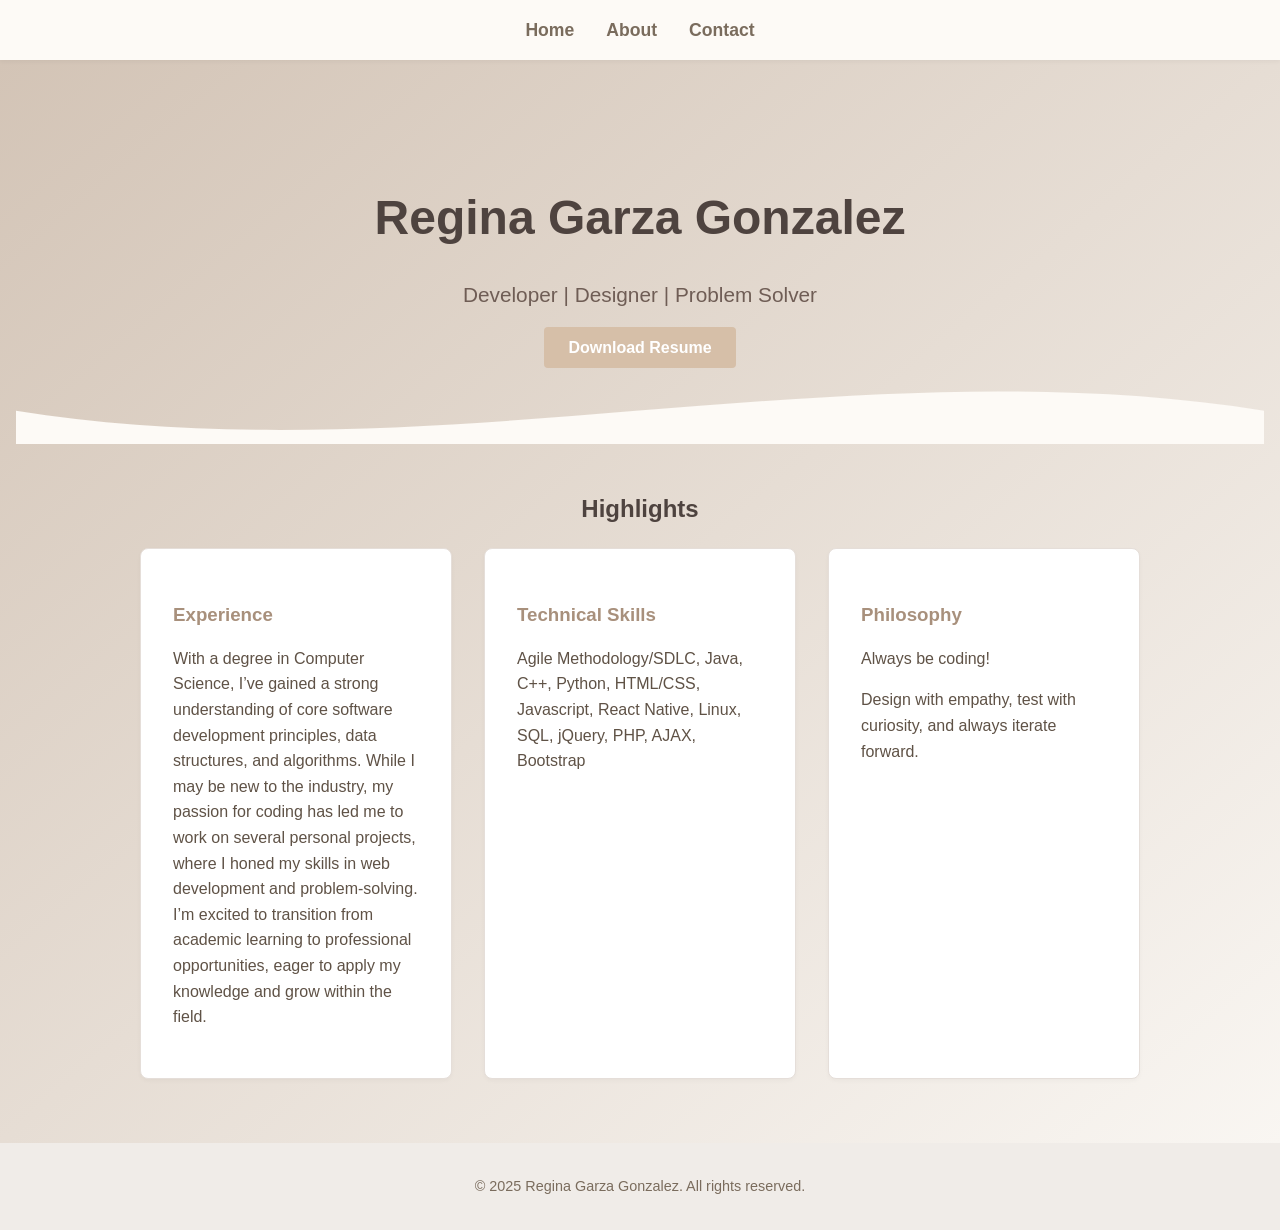
==== index.html @ 837e5bc1 "Initial commit" ====
<!DOCTYPE html>
<html lang="en">
<head>
  <meta charset="UTF-8" />
  <meta name="viewport" content="width=device-width, initial-scale=1.0" />
  <title>Regina | Resume</title>
  <link rel="stylesheet" href="styles.css" />
</head>
<body>

  <nav>
    <a href="index.html">Home</a>
    <a href="about.html">About</a>
    <a href="contact.html">Contact</a>
  </nav>

  <section class="hero">
    <div class="hero-content">
      <h1>Regina Garza Gonzalez</h1>
      <p>Developer | Designer | Problem Solver </p>
      <a href="regina_resume.pdf" class="btn">Download Resume</a>
    </div>

    <div class="wave-divider">
      <svg viewBox="0 0 1440 150" preserveAspectRatio="none">
        <path d="M0,100 C480,200 960,0 1440,100 L1440,150 L0,150 Z" fill="#fdfaf6"/>
      </svg>
    </div>
 <!--  </section> -->
 <!-- <section class="highlights"> -->
    <br>
    <h2>Highlights</h2>
    <div class="feature-grid">
      <div class="feature">
        <h3>Experience</h3>
	<p>With a degree in Computer Science, I’ve gained a strong understanding of core software development principles, data structures, and algorithms. While I may be new to the industry, my passion for coding has led me to work on several personal projects, where I honed my skills in web development and problem-solving. I’m excited to transition from academic learning to professional opportunities, eager to apply my knowledge and grow within the field.</p>
      </div>
      <div class="feature">
        <h3>Technical Skills</h3>
        <p>Agile Methodology/SDLC, Java, C++, Python, HTML/CSS, Javascript, React Native, Linux, SQL, jQuery, PHP, AJAX, Bootstrap</p>
      </div>
      <div class="feature">
        <h3>Philosophy</h3>
	<p> Always be coding! </p>
        <p>Design with empathy, test with curiosity, and always iterate forward.</p>
      </div>
    </div>
 </section> 
  <footer>
    &copy; 2025 Regina Garza Gonzalez. All rights reserved.
  </footer>
<script>
  window.addEventListener("DOMContentLoaded", () => {
    const body = document.body;
    body.classList.add("page-enter");
    requestAnimationFrame(() => {
      body.classList.add("page-enter-active");
    });
  });
</script>
</body>
</html>
---- styles.css ----
/* Base Reset and Theme */
body {
  margin: 0;
  font-family: 'Segoe UI', Tahoma, Geneva, Verdana, sans-serif;
  background-color: #faf8f5;
  color: #4e433f;
  line-height: 1.6;
}

/* Navigation */
nav {
  background-color: #fdfaf6;
  padding: 1rem 2rem;
  display: flex;
  justify-content: center;
  gap: 2rem;
  position: sticky;
  top: 0;
  z-index: 1000;
  box-shadow: 0 2px 4px rgba(0, 0, 0, 0.04);
}

nav a {
  color: #7a6c5d;
  text-decoration: none;
  font-weight: 600;
  font-size: 1.1rem;
  position: relative;
  transition: color 0.3s;
}

nav a:hover {
  color: #a8907c;
}

nav a::after {
  content: "";
  display: block;
  height: 2px;
  background: #d3c4b6;
  width: 0;
  transition: width 0.3s;
  position: absolute;
  bottom: -4px;
  left: 0;
}

nav a:hover::after {
  width: 100%;
}

/* Hero Section */
.hero {
  background: linear-gradient(to bottom right, #d3c4b6, #f9f6f2);
  color: #4e433f;
  text-align: center;
  padding: 5rem 1rem 4rem;
}

.hero-content h1 {
  font-size: 3rem;
  margin-bottom: 0.5rem;
}
.hero-content h2 {
  margin-bottom: 2.5rem;
  color: #7a6c5d;
  font-size: 2rem;
}

.hero-content p {
  font-size: 1.3rem;
  margin-bottom: 1.5rem;
  color: #6f5d55;
}

.btn {
  background-color: #d6bfa8;
  color: #fff;
  padding: 0.75rem 1.5rem;
  border-radius: 4px;
  text-decoration: none;
  font-weight: bold;
  transition: background-color 0.3s;
  border: none;
}

.btn:hover {
  background-color: #bda68e;
}

/* Highlights Section */
.highlights {
 /* background: linear-gradient(to bottom right, #d3c4b6, #f9f6f2);*/
  padding: 4rem 1rem;
  background-color: #fdfaf6;
  text-align: center;
}

.highlights h2 {
  margin-bottom: 2.5rem;
  color: #7a6c5d;
  font-size: 2rem;
}

.feature-grid {
  display: grid;
  grid-template-columns: repeat(auto-fit, minmax(260px, 1fr));
  gap: 2rem;
  max-width: 1000px;
  margin: 0 auto;
}

.feature {
  background-color: #ffffff;
  padding: 2rem;
  border-radius: 8px;
  border: 1px solid #e5ded9;
  box-shadow: 0 2px 4px rgba(0, 0, 0, 0.03);
  text-align: left;
}

.feature h3 {
  margin-bottom: 0.5rem;
  color: #a8907c;
}

.feature p {
  color: #5f5246;
}

/* Footer */
footer {
  background-color: #f0ece8;
  text-align: center;
  padding: 2rem 1rem;
  color: #7a6c5d;
  font-size: 0.9rem;
}

/* Form Styling */
form {
  max-width: 600px;
  margin: 2rem auto;
  padding: 2rem;
  background-color: #ffffff;
  border: 1px solid #e5ded9;
  border-radius: 8px;
  box-shadow: 0 2px 4px rgba(0, 0, 0, 0.04);
}

form label {
  display: block;
  margin-bottom: 0.5rem;
  font-weight: 600;
  color: #6f5d55;
}

form input,
form textarea {
  width: 100%;
  padding: 0.75rem;
  margin-bottom: 1.5rem;
  border: 1px solid #d6ccc2;
  border-radius: 4px;
  font-size: 1rem;
  background-color: #fdfbf8;
}

form button {
  background-color: #d6bfa8;
  color: #fff;
  border: none;
  padding: 0.75rem 1.5rem;
  font-weight: bold;
  border-radius: 4px;
  cursor: pointer;
}

form button:hover {
  background-color: #bda68e;
}

/* Wave Divider */
.wave-divider {
  position: relative;
  margin-top: -1rem;
  overflow: hidden;
  line-height: 0;
}

.wave-divider svg {
  display: block;
  width: 100%;
  height: 100px;
}
/* Page fade-in animation */
.page-enter {
  opacity: 0;
  transform: translateY(20px);
  transition: opacity 1s ease, transform 1s ease;
}
.page-enter-active {
  opacity: 1;
  transform: translateY(0);
}
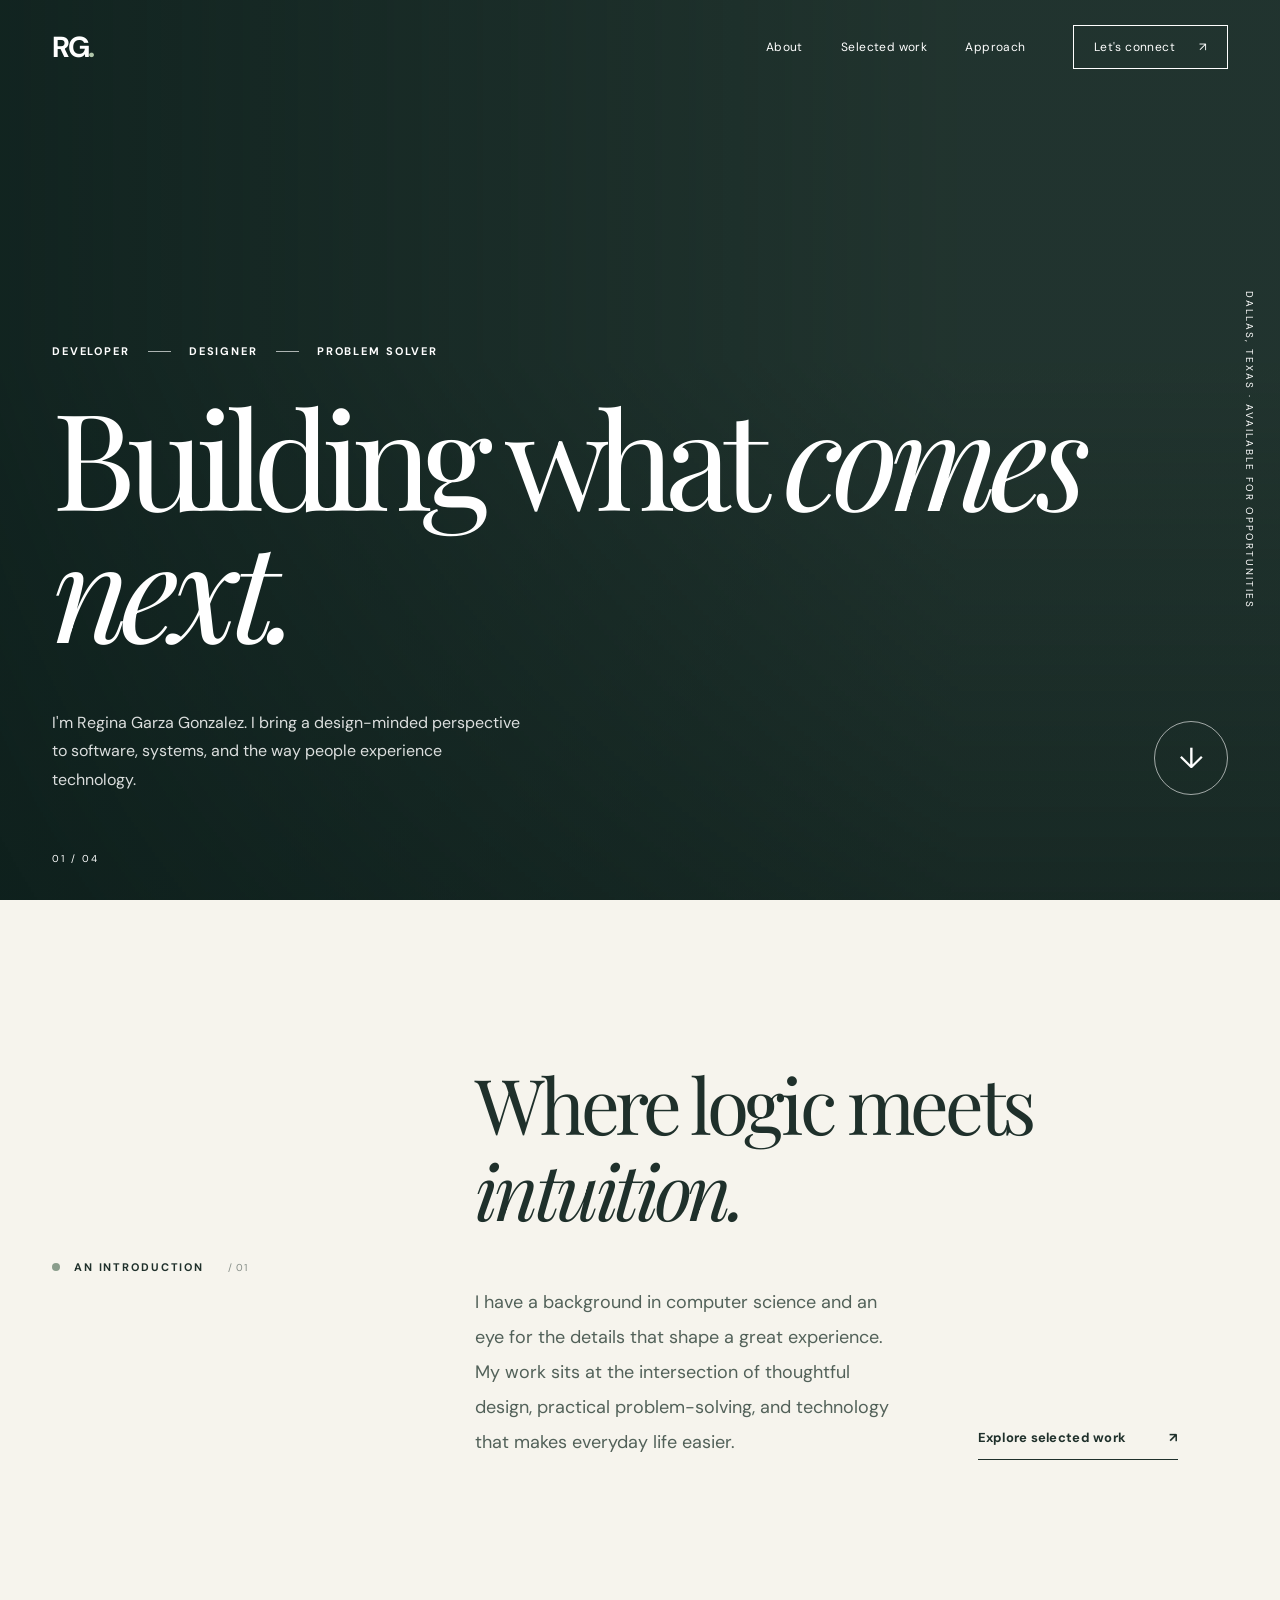
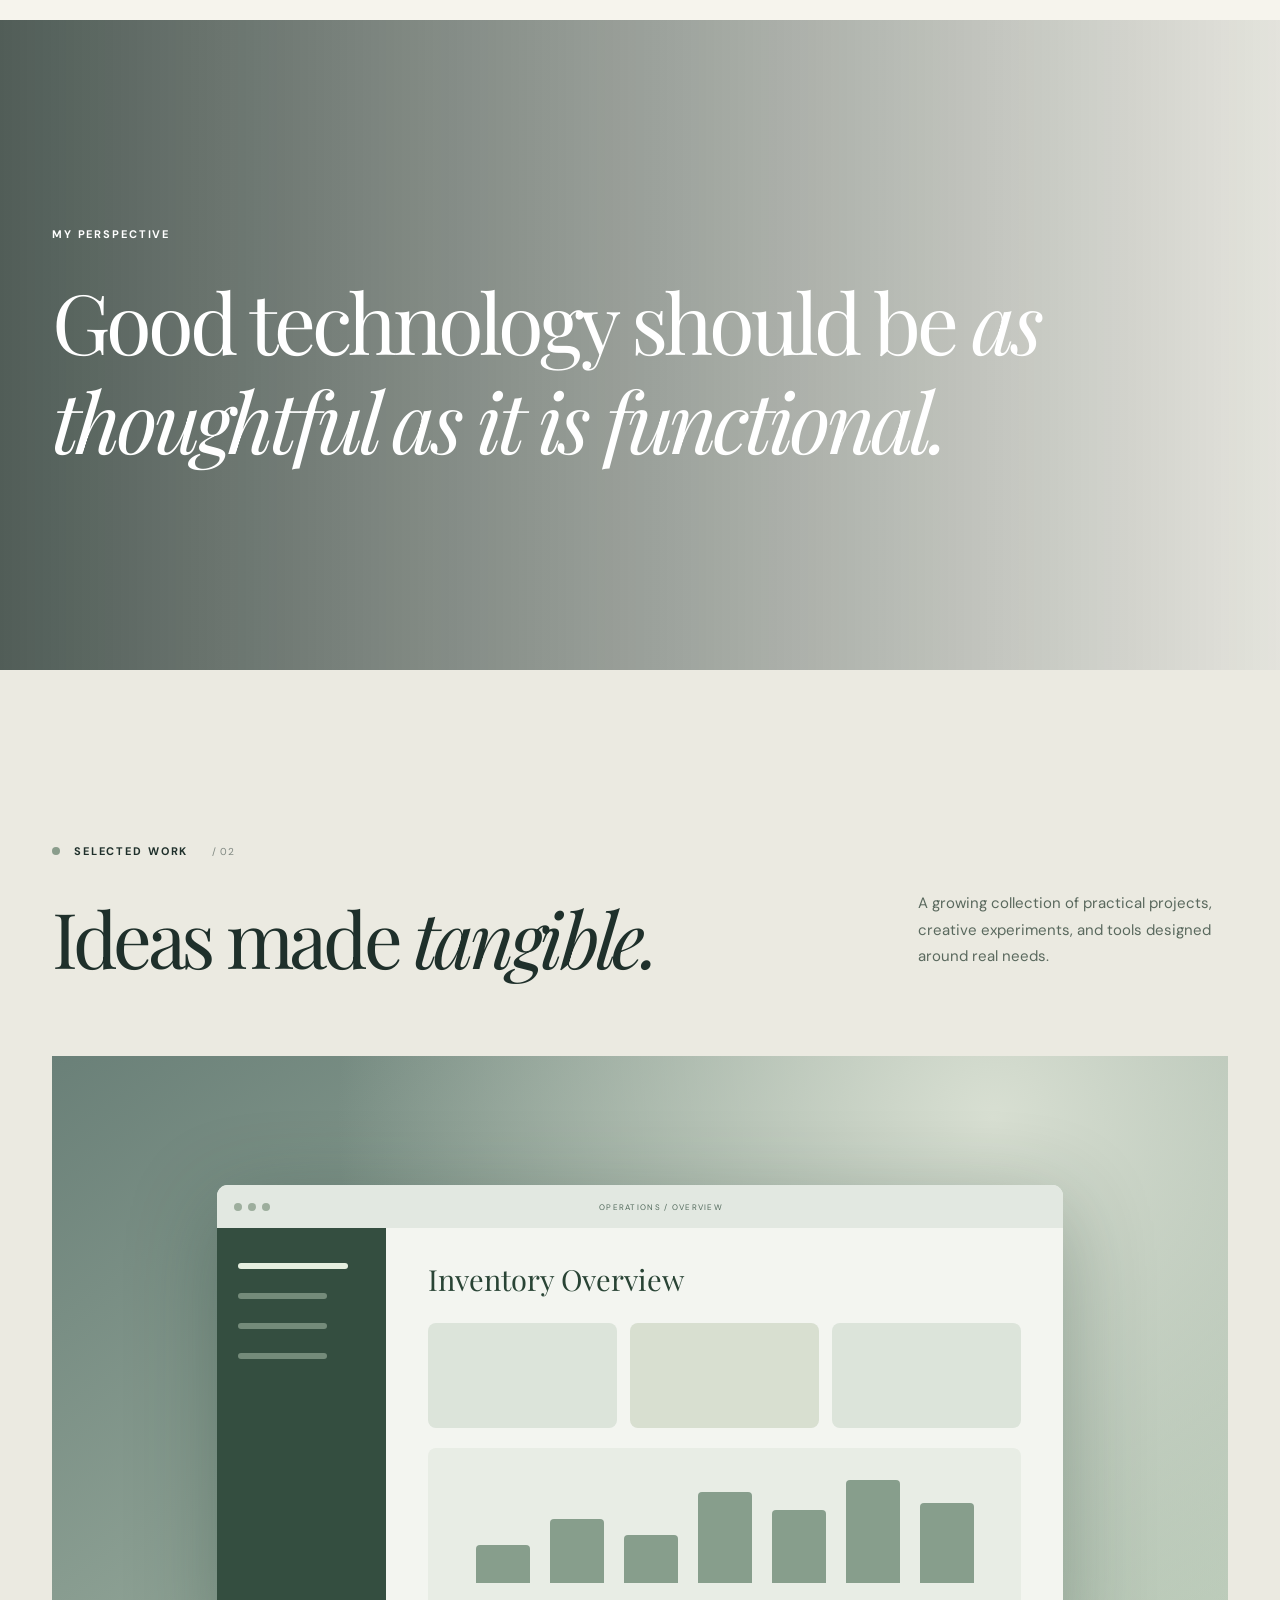
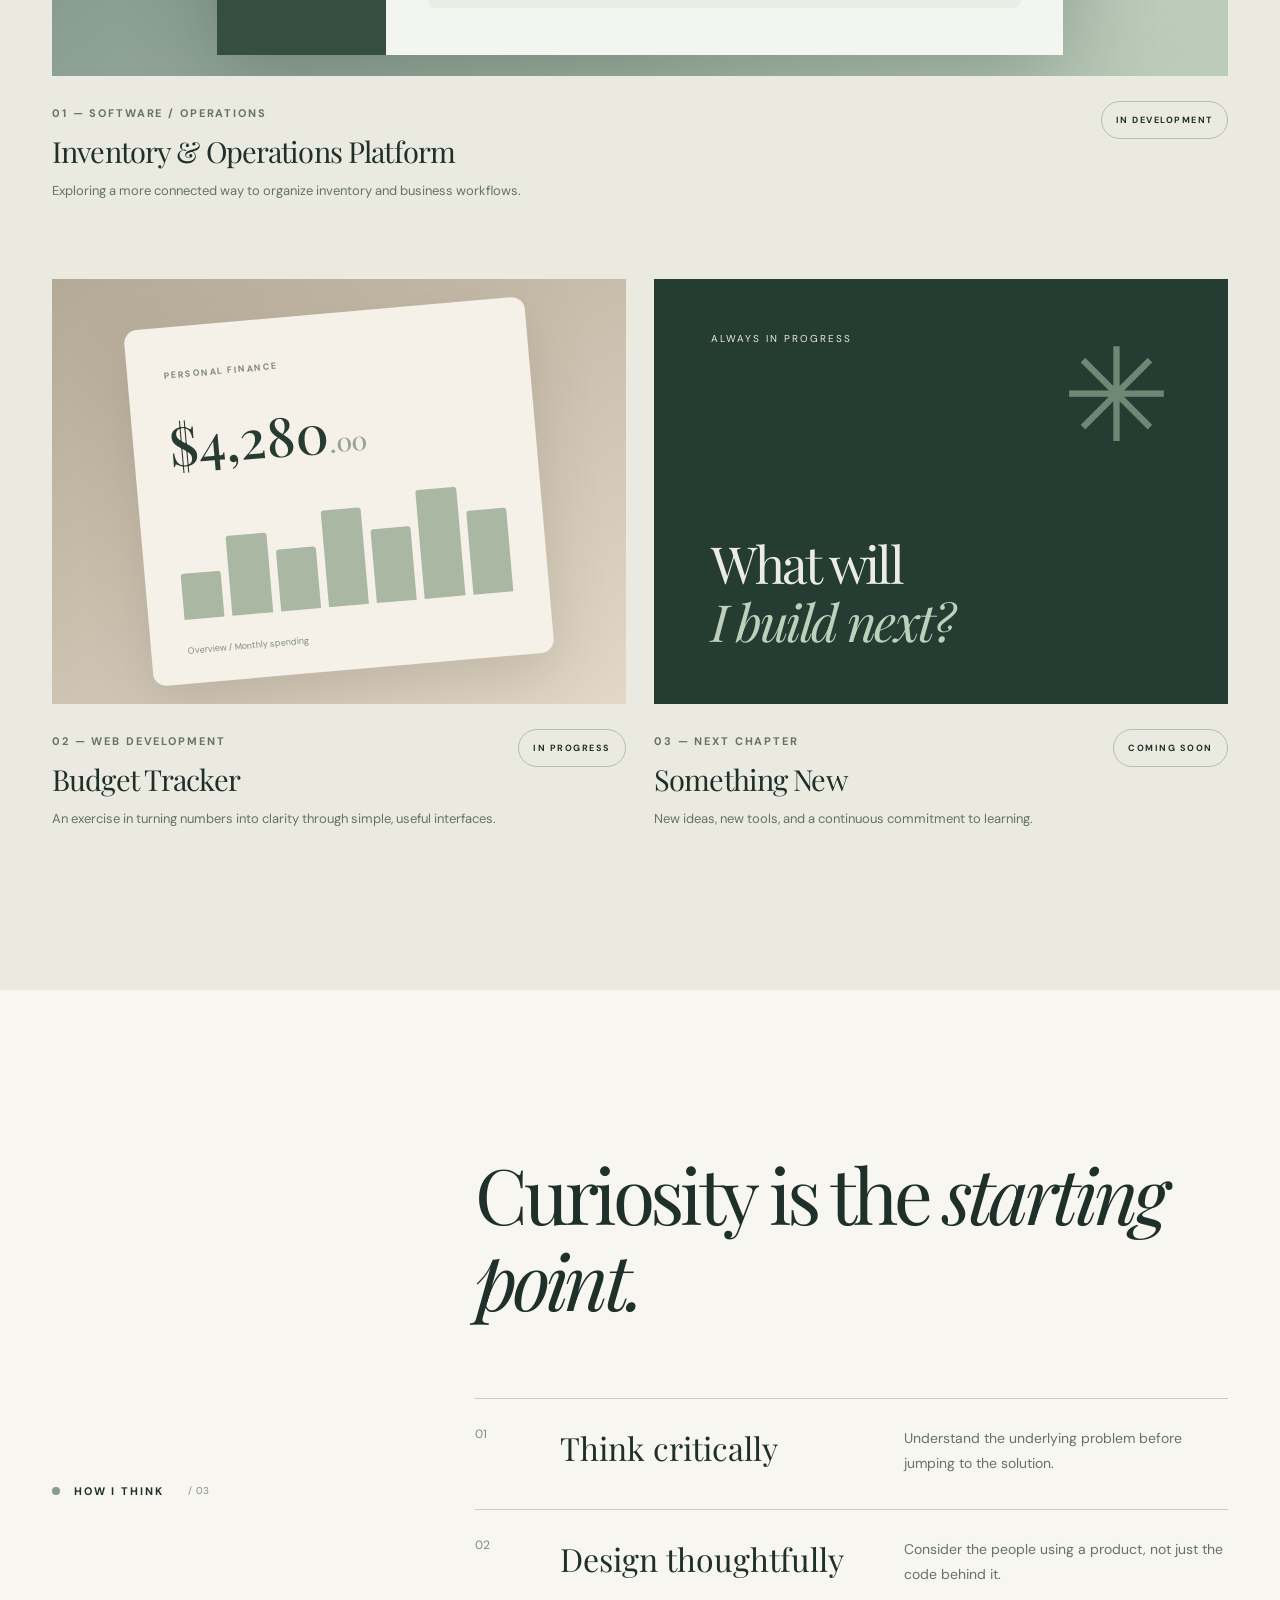
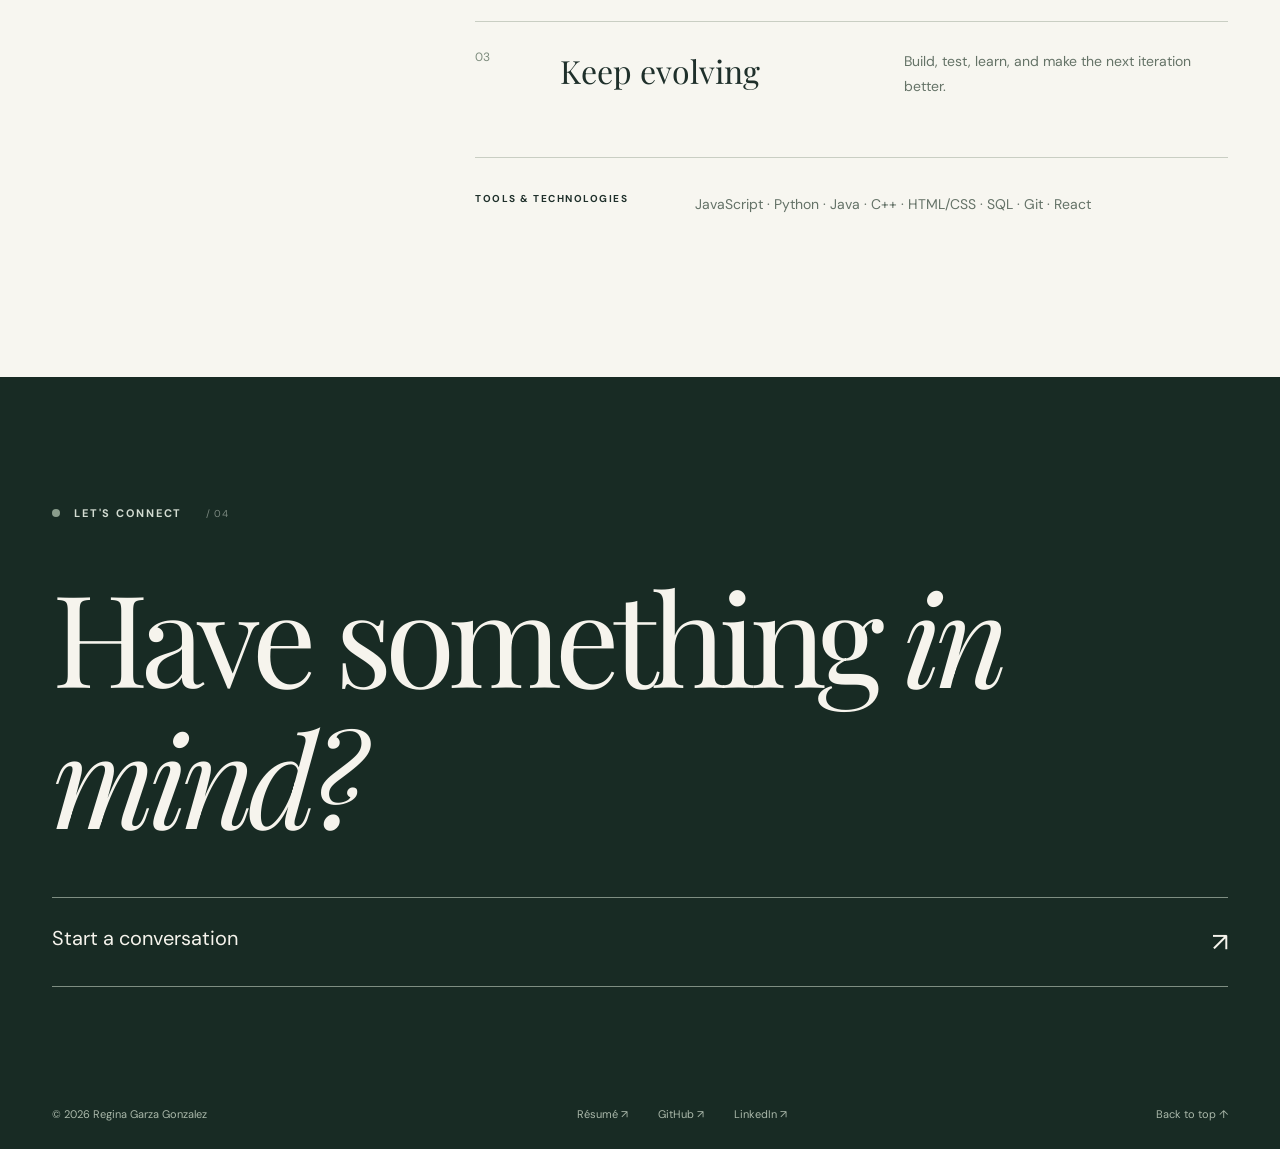
==== commit 16bd7cec: "Redesign portfolio with interactive scrolling" ====
--- a/index.html
+++ b/index.html
@@ -3,60 +3,122 @@
 <head>
   <meta charset="UTF-8" />
   <meta name="viewport" content="width=device-width, initial-scale=1.0" />
-  <title>Regina | Resume</title>
+  <meta name="description" content="Regina Garza Gonzalez — a developer blending thoughtful design, practical technology, and problem solving." />
+  <meta name="theme-color" content="#182521" />
+  <title>Regina Garza Gonzalez | Developer & Designer</title>
+  <link rel="preconnect" href="https://fonts.googleapis.com" />
+  <link rel="preconnect" href="https://fonts.gstatic.com" crossorigin />
+  <link href="https://fonts.googleapis.com/css2?family=DM+Sans:wght@400;500;600;700&family=Manrope:wght@400;500;600;700&family=Playfair+Display:wght@400;500;600&display=swap" rel="stylesheet" />
   <link rel="stylesheet" href="styles.css" />
+  <script src="script.js" defer></script>
 </head>
 <body>
+  <a class="skip-link" href="#main">Skip to content</a>
+  <header class="site-header" id="site-header">
+    <nav class="nav shell" aria-label="Primary navigation">
+      <a class="wordmark" href="#home" aria-label="Regina Garza Gonzalez home">RG<span class="wordmark-dot">.</span></a>
+      <button class="menu-toggle" type="button" aria-label="Open navigation" aria-expanded="false" aria-controls="nav-links">
+        <span></span><span></span>
+      </button>
+      <div class="nav-links" id="nav-links">
+        <a href="#about">About</a>
+        <a href="#work">Selected work</a>
+        <a href="#approach">Approach</a>
+        <a class="nav-contact" href="#contact">Let's connect <span aria-hidden="true">↗</span></a>
+      </div>
+    </nav>
+  </header>
 
-  <nav>
-    <a href="index.html">Home</a>
-    <a href="about.html">About</a>
-    <a href="contact.html">Contact</a>
-  </nav>
+  <main id="main">
+    <section class="hero" id="home" aria-labelledby="hero-heading">
+      <div class="hero-image parallax-layer" aria-hidden="true"></div>
+      <div class="hero-shade" aria-hidden="true"></div>
+      <div class="hero-content shell">
+        <div class="eyebrow hero-eyebrow reveal">DEVELOPER <span class="eyebrow-line"></span> DESIGNER <span class="eyebrow-line"></span> PROBLEM SOLVER</div>
+        <h1 id="hero-heading" class="reveal">Building what <em>comes next.</em></h1>
+        <div class="hero-footer reveal">
+          <p>I'm Regina Garza Gonzalez. I bring a design-minded perspective to software, systems, and the way people experience technology.</p>
+          <a class="round-link" href="#about" aria-label="Explore my portfolio"><span aria-hidden="true">↓</span></a>
+        </div>
+      </div>
+      <div class="hero-index" aria-hidden="true">01 / 04</div>
+      <div class="hero-side-label" aria-hidden="true">DALLAS, TEXAS · AVAILABLE FOR OPPORTUNITIES</div>
+    </section>
 
-  <section class="hero">
-    <div class="hero-content">
-      <h1>Regina Garza Gonzalez</h1>
-      <p>Developer | Designer | Problem Solver </p>
-      <a href="regina_resume.pdf" class="btn">Download Resume</a>
-    </div>
+    <section class="intro section-pad" id="about" aria-labelledby="about-heading">
+      <div class="shell intro-grid">
+        <div class="section-kicker reveal"><span class="kicker-dot"></span> AN INTRODUCTION <span class="section-number">/ 01</span></div>
+        <div>
+          <h2 class="display-heading reveal" id="about-heading">Where logic meets <em>intuition.</em></h2>
+          <div class="intro-bottom reveal">
+            <p>I have a background in computer science and an eye for the details that shape a great experience. My work sits at the intersection of thoughtful design, practical problem-solving, and technology that makes everyday life easier.</p>
+            <a class="text-link" href="#work">Explore selected work <span aria-hidden="true">↗</span></a>
+          </div>
+        </div>
+      </div>
+    </section>
 
-    <div class="wave-divider">
-      <svg viewBox="0 0 1440 150" preserveAspectRatio="none">
-        <path d="M0,100 C480,200 960,0 1440,100 L1440,150 L0,150 Z" fill="#fdfaf6"/>
-      </svg>
-    </div>
- <!--  </section> -->
- <!-- <section class="highlights"> -->
-    <br>
-    <h2>Highlights</h2>
-    <div class="feature-grid">
-      <div class="feature">
-        <h3>Experience</h3>
-	<p>With a degree in Computer Science, I’ve gained a strong understanding of core software development principles, data structures, and algorithms. While I may be new to the industry, my passion for coding has led me to work on several personal projects, where I honed my skills in web development and problem-solving. I’m excited to transition from academic learning to professional opportunities, eager to apply my knowledge and grow within the field.</p>
+    <section class="image-break" aria-label="Interlude">
+      <div class="image-break-bg parallax-layer" aria-hidden="true"></div>
+      <div class="image-break-overlay" aria-hidden="true"></div>
+      <div class="shell image-break-content reveal">
+        <span class="eyebrow">MY PERSPECTIVE</span>
+        <p>Good technology should be <em>as thoughtful as it is functional.</em></p>
       </div>
-      <div class="feature">
-        <h3>Technical Skills</h3>
-        <p>Agile Methodology/SDLC, Java, C++, Python, HTML/CSS, Javascript, React Native, Linux, SQL, jQuery, PHP, AJAX, Bootstrap</p>
+    </section>
+
+    <section class="work section-pad" id="work" aria-labelledby="work-heading">
+      <div class="shell">
+        <div class="section-kicker reveal"><span class="kicker-dot"></span> SELECTED WORK <span class="section-number">/ 02</span></div>
+        <div class="section-heading-row reveal">
+          <h2 class="display-heading" id="work-heading">Ideas made <em>tangible.</em></h2>
+          <p>A growing collection of practical projects, creative experiments, and tools designed around real needs.</p>
+        </div>
+        <div class="projects">
+          <article class="project project-large reveal">
+            <div class="project-visual project-visual-one">
+              <div class="mock-window" aria-hidden="true">
+                <div class="mock-top"><span></span><span></span><span></span><div>OPERATIONS / OVERVIEW</div></div>
+                <div class="mock-body"><div class="mock-sidebar"><span></span><span></span><span></span><span></span></div><div class="mock-main"><div class="mock-label">Inventory Overview</div><div class="mock-cards"><i></i><i></i><i></i></div><div class="mock-chart"><b></b><b></b><b></b><b></b><b></b><b></b><b></b></div></div></div>
+              </div>
+            </div>
+            <div class="project-meta"><div><span class="project-number">01 — SOFTWARE / OPERATIONS</span><h3>Inventory & Operations Platform</h3><p>Exploring a more connected way to organize inventory and business workflows.</p></div><span class="status">IN DEVELOPMENT</span></div>
+          </article>
+          <article class="project project-half reveal">
+            <div class="project-visual project-visual-two">
+              <div class="budget-art" aria-hidden="true"><span class="budget-label">PERSONAL FINANCE</span><strong>$4,280<span>.00</span></strong><div class="budget-bars"><i></i><i></i><i></i><i></i><i></i><i></i><i></i></div><small>Overview / Monthly spending</small></div>
+            </div>
+            <div class="project-meta"><div><span class="project-number">02 — WEB DEVELOPMENT</span><h3>Budget Tracker</h3><p>An exercise in turning numbers into clarity through simple, useful interfaces.</p></div><span class="status">IN PROGRESS</span></div>
+          </article>
+          <article class="project project-half reveal">
+            <div class="project-visual project-visual-three"><div class="project-three-inner"><span>ALWAYS IN PROGRESS</span><div>What will<br /><em>I build next?</em></div><span class="three-asterisk" aria-hidden="true">✳</span></div></div>
+            <div class="project-meta"><div><span class="project-number">03 — NEXT CHAPTER</span><h3>Something New</h3><p>New ideas, new tools, and a continuous commitment to learning.</p></div><span class="status">COMING SOON</span></div>
+          </article>
+        </div>
       </div>
-      <div class="feature">
-        <h3>Philosophy</h3>
-	<p> Always be coding! </p>
-        <p>Design with empathy, test with curiosity, and always iterate forward.</p>
+    </section>
+
+    <section class="approach section-pad" id="approach" aria-labelledby="approach-heading">
+      <div class="shell approach-grid">
+        <div class="section-kicker reveal"><span class="kicker-dot"></span> HOW I THINK <span class="section-number">/ 03</span></div>
+        <div>
+          <h2 class="display-heading reveal" id="approach-heading">Curiosity is the <em>starting point.</em></h2>
+          <div class="approach-row reveal"><span>01</span><h3>Think critically</h3><p>Understand the underlying problem before jumping to the solution.</p></div>
+          <div class="approach-row reveal"><span>02</span><h3>Design thoughtfully</h3><p>Consider the people using a product, not just the code behind it.</p></div>
+          <div class="approach-row reveal"><span>03</span><h3>Keep evolving</h3><p>Build, test, learn, and make the next iteration better.</p></div>
+          <div class="tech-line reveal"><span>TOOLS & TECHNOLOGIES</span><p>JavaScript · Python · Java · C++ · HTML/CSS · SQL · Git · React</p></div>
+        </div>
       </div>
-    </div>
- </section> 
-  <footer>
-    &copy; 2025 Regina Garza Gonzalez. All rights reserved.
-  </footer>
-<script>
-  window.addEventListener("DOMContentLoaded", () => {
-    const body = document.body;
-    body.classList.add("page-enter");
-    requestAnimationFrame(() => {
-      body.classList.add("page-enter-active");
-    });
-  });
-</script>
+    </section>
+
+    <footer class="footer" id="contact">
+      <div class="shell footer-inner">
+        <div class="section-kicker reveal"><span class="kicker-dot"></span> LET'S CONNECT <span class="section-number">/ 04</span></div>
+        <p class="footer-lead reveal">Have something <em>in mind?</em></p>
+        <div class="footer-actions reveal"><a href="mailto:YOUR_EMAIL@example.com">Start a conversation <span aria-hidden="true">↗</span></a></div>
+        <div class="footer-bottom"><span>© <span id="year">2026</span> Regina Garza Gonzalez</span><div><a href="regina_resume.pdf" download>Résumé ↗</a><a href="https://github.com/" target="_blank" rel="noopener noreferrer">GitHub ↗</a><a href="https://www.linkedin.com/" target="_blank" rel="noopener noreferrer">LinkedIn ↗</a></div><a href="#home">Back to top ↑</a></div>
+      </div>
+    </footer>
+  </main>
 </body>
 </html>
--- a/styles.css
+++ b/styles.css
@@ -1,205 +1 @@
-/* Base Reset and Theme */
-body {
-  margin: 0;
-  font-family: 'Segoe UI', Tahoma, Geneva, Verdana, sans-serif;
-  background-color: #faf8f5;
-  color: #4e433f;
-  line-height: 1.6;
-}
-
-/* Navigation */
-nav {
-  background-color: #fdfaf6;
-  padding: 1rem 2rem;
-  display: flex;
-  justify-content: center;
-  gap: 2rem;
-  position: sticky;
-  top: 0;
-  z-index: 1000;
-  box-shadow: 0 2px 4px rgba(0, 0, 0, 0.04);
-}
-
-nav a {
-  color: #7a6c5d;
-  text-decoration: none;
-  font-weight: 600;
-  font-size: 1.1rem;
-  position: relative;
-  transition: color 0.3s;
-}
-
-nav a:hover {
-  color: #a8907c;
-}
-
-nav a::after {
-  content: "";
-  display: block;
-  height: 2px;
-  background: #d3c4b6;
-  width: 0;
-  transition: width 0.3s;
-  position: absolute;
-  bottom: -4px;
-  left: 0;
-}
-
-nav a:hover::after {
-  width: 100%;
-}
-
-/* Hero Section */
-.hero {
-  background: linear-gradient(to bottom right, #d3c4b6, #f9f6f2);
-  color: #4e433f;
-  text-align: center;
-  padding: 5rem 1rem 4rem;
-}
-
-.hero-content h1 {
-  font-size: 3rem;
-  margin-bottom: 0.5rem;
-}
-.hero-content h2 {
-  margin-bottom: 2.5rem;
-  color: #7a6c5d;
-  font-size: 2rem;
-}
-
-.hero-content p {
-  font-size: 1.3rem;
-  margin-bottom: 1.5rem;
-  color: #6f5d55;
-}
-
-.btn {
-  background-color: #d6bfa8;
-  color: #fff;
-  padding: 0.75rem 1.5rem;
-  border-radius: 4px;
-  text-decoration: none;
-  font-weight: bold;
-  transition: background-color 0.3s;
-  border: none;
-}
-
-.btn:hover {
-  background-color: #bda68e;
-}
-
-/* Highlights Section */
-.highlights {
- /* background: linear-gradient(to bottom right, #d3c4b6, #f9f6f2);*/
-  padding: 4rem 1rem;
-  background-color: #fdfaf6;
-  text-align: center;
-}
-
-.highlights h2 {
-  margin-bottom: 2.5rem;
-  color: #7a6c5d;
-  font-size: 2rem;
-}
-
-.feature-grid {
-  display: grid;
-  grid-template-columns: repeat(auto-fit, minmax(260px, 1fr));
-  gap: 2rem;
-  max-width: 1000px;
-  margin: 0 auto;
-}
-
-.feature {
-  background-color: #ffffff;
-  padding: 2rem;
-  border-radius: 8px;
-  border: 1px solid #e5ded9;
-  box-shadow: 0 2px 4px rgba(0, 0, 0, 0.03);
-  text-align: left;
-}
-
-.feature h3 {
-  margin-bottom: 0.5rem;
-  color: #a8907c;
-}
-
-.feature p {
-  color: #5f5246;
-}
-
-/* Footer */
-footer {
-  background-color: #f0ece8;
-  text-align: center;
-  padding: 2rem 1rem;
-  color: #7a6c5d;
-  font-size: 0.9rem;
-}
-
-/* Form Styling */
-form {
-  max-width: 600px;
-  margin: 2rem auto;
-  padding: 2rem;
-  background-color: #ffffff;
-  border: 1px solid #e5ded9;
-  border-radius: 8px;
-  box-shadow: 0 2px 4px rgba(0, 0, 0, 0.04);
-}
-
-form label {
-  display: block;
-  margin-bottom: 0.5rem;
-  font-weight: 600;
-  color: #6f5d55;
-}
-
-form input,
-form textarea {
-  width: 100%;
-  padding: 0.75rem;
-  margin-bottom: 1.5rem;
-  border: 1px solid #d6ccc2;
-  border-radius: 4px;
-  font-size: 1rem;
-  background-color: #fdfbf8;
-}
-
-form button {
-  background-color: #d6bfa8;
-  color: #fff;
-  border: none;
-  padding: 0.75rem 1.5rem;
-  font-weight: bold;
-  border-radius: 4px;
-  cursor: pointer;
-}
-
-form button:hover {
-  background-color: #bda68e;
-}
-
-/* Wave Divider */
-.wave-divider {
-  position: relative;
-  margin-top: -1rem;
-  overflow: hidden;
-  line-height: 0;
-}
-
-.wave-divider svg {
-  display: block;
-  width: 100%;
-  height: 100px;
-}
-/* Page fade-in animation */
-.page-enter {
-  opacity: 0;
-  transform: translateY(20px);
-  transition: opacity 1s ease, transform 1s ease;
-}
-.page-enter-active {
-  opacity: 1;
-  transform: translateY(0);
-}
+:root{--ink:#1f302b;--cream:#f6f4ed;--paper:#ebeae1;--olive:#a5b5a1;--line:#c9cec3;--serif:'Playfair Display',Georgia,serif;--sans:'DM Sans',Arial,sans-serif}*{box-sizing:border-box}html{scroll-behavior:smooth}body{margin:0;background:var(--cream);color:var(--ink);font-family:var(--sans);-webkit-font-smoothing:antialiased}a{color:inherit;text-decoration:none}button{font:inherit}img{display:block;max-width:100%}::selection{background:#a5b5a1;color:#13241f}.shell{width:min(100% - 104px,1440px);margin-inline:auto}.skip-link{position:absolute;left:12px;top:-70px;background:white;color:#111;padding:12px;z-index:100}.skip-link:focus{top:12px}.site-header{position:fixed;inset:0 0 auto;z-index:50;color:#fff;transition:background .45s,color .45s,box-shadow .45s;}.site-header.scrolled{background:rgba(246,244,237,.93);color:var(--ink);backdrop-filter:blur(18px);-webkit-backdrop-filter:blur(18px);box-shadow:0 1px 0 rgba(31,48,43,.12)}.nav{height:94px;display:flex;justify-content:space-between;align-items:center}.wordmark{font-size:29px;font-weight:700;letter-spacing:-2px}.wordmark-dot{color:#b0c5a9}.nav-links{display:flex;gap:38px;align-items:center;font-size:12px;letter-spacing:.035em}.nav-links>a{transition:opacity .2s}.nav-links>a:hover{opacity:.6}.nav-links .nav-contact{border:1px solid currentColor;padding:13px 20px;margin-left:9px}.nav-contact span{margin-left:20px}.menu-toggle{display:none}.hero{position:relative;min-height:790px;height:100svh;background:#273a34;color:#fff;overflow:hidden;display:flex;align-items:flex-end}.hero-image,.hero-shade,.image-break-bg,.image-break-overlay{position:absolute;inset:0}.hero-image{inset:-7% 0;background-image:url('https://images.unsplash.com/photo-1486406146926-c627a92ad1ab?auto=format&fit=crop&w=2200&q=85');background-position:center;background-size:cover;filter:saturate(.63);will-change:transform}.hero-shade{background:linear-gradient(90deg,rgba(11,29,26,.76),rgba(13,30,27,.21) 75%),linear-gradient(0deg,rgba(10,25,22,.42),transparent 60%)}.hero-content{position:relative;z-index:2;padding-bottom:105px}.eyebrow,.section-kicker,.project-number,.status,.budget-label{font-size:11px;font-weight:700;letter-spacing:.17em}.hero-eyebrow{display:flex;align-items:center;gap:18px;margin-bottom:32px}.eyebrow-line{width:23px;height:1px;background:rgba(255,255,255,.65)}.hero h1{font:400 clamp(70px,10.5vw,162px)/.98 var(--serif);letter-spacing:-.068em;max-width:1170px;margin:0}.hero h1 em,.display-heading em,.image-break-content em,.footer-lead em{font-weight:400}.hero-footer{display:flex;justify-content:space-between;align-items:end;margin-top:55px}.hero-footer p{font-size:16px;line-height:1.8;width:min(100%,470px);margin:0;color:rgba(255,255,255,.85)}.round-link{height:74px;width:74px;border:1px solid rgba(255,255,255,.6);border-radius:50%;display:grid;place-items:center;font-size:29px;transition:background .25s,color .25s}.round-link:hover{background:white;color:var(--ink)}.hero-index,.hero-side-label{position:absolute;z-index:2;font-size:10px;letter-spacing:.2em}.hero-index{bottom:35px;left:max(52px,calc((100vw - 1440px)/2))}.hero-side-label{right:24px;top:50%;writing-mode:vertical-rl;transform:translateY(-50%)}.section-pad{padding:160px 0}.intro-grid,.approach-grid{display:grid;grid-template-columns:31% 1fr;gap:5%}.section-kicker{display:flex;align-items:center;gap:14px;white-space:nowrap;padding-top:14px}.kicker-dot{width:8px;height:8px;border-radius:50%;background:#8a9d8c}.section-number{font-size:10px;font-weight:400;letter-spacing:.05em;opacity:.52;margin-left:10px}.display-heading{font:400 clamp(50px,6vw,91px)/1.12 var(--serif);letter-spacing:-.057em;margin:0;max-width:930px}.intro-bottom{display:grid;grid-template-columns:1.25fr .75fr;gap:85px;align-items:end;margin-top:53px}.intro-bottom p{font-size:18px;line-height:1.95;color:#526159;margin:0}.text-link{font-size:13px;font-weight:700;letter-spacing:.02em;border-bottom:1px solid var(--ink);padding-bottom:13px;width:max-content;max-width:100%}.text-link span{margin-left:40px}.image-break{height:650px;position:relative;overflow:hidden;color:white;display:flex;align-items:center}.image-break-bg{inset:-9% 0;background:url('https://images.unsplash.com/photo-1497366811353-6870744d04b2?auto=format&fit=crop&w=2000&q=85') center/cover;will-change:transform}.image-break-overlay{background:linear-gradient(90deg,rgba(17,35,30,.72),rgba(17,35,30,.08))}.image-break-content{position:relative;z-index:2}.image-break-content p{font:400 clamp(49px,6.5vw,98px)/1.19 var(--serif);letter-spacing:-.05em;width:min(100%,1050px);margin:28px 0 0}.work{background:var(--paper)}.section-heading-row{display:flex;justify-content:space-between;align-items:end;gap:30px;margin:32px 0 76px}.section-heading-row p{max-width:310px;line-height:1.75;font-size:15px;color:#5a695e;margin:0 0 11px}.projects{display:grid;grid-template-columns:1fr 1fr;column-gap:28px;row-gap:76px}.project-large{grid-column:1/-1}.project-visual{overflow:hidden;position:relative;display:flex;align-items:center;justify-content:center}.project-visual-one{height:620px;background:#a9b8ab;background-image:radial-gradient(circle at 80% 10%,#d8dfd2,transparent 60%),linear-gradient(145deg,#6a8078,#bacbb8)}.project-visual-two{height:425px;background:#d5c9b9;background-image:linear-gradient(150deg,#b4a996,#e2d8c8)}.project-visual-three{height:425px;background:#253c33;color:#eaece5}.mock-window{background:#f3f5f0;border-radius:11px 11px 0 0;box-shadow:0 20px 90px #1a372b50;width:72%;height:470px;transform:translateY(54px);overflow:hidden}.mock-top{height:43px;background:#e2e8e1;display:flex;align-items:center;gap:6px;padding:0 17px}.mock-top span{width:8px;height:8px;border-radius:50%;background:#9dae9d}.mock-top div{font-size:8px;letter-spacing:.16em;margin:auto;color:#526a5c}.mock-body{display:flex;height:100%}.mock-sidebar{width:20%;background:#344e40;padding:35px 21px;display:flex;flex-direction:column;gap:24px}.mock-sidebar span{height:6px;width:70%;background:#748b7a;border-radius:7px}.mock-sidebar span:first-child{width:87%;background:#e6efe0}.mock-main{padding:32px 5%;width:80%}.mock-label{font:29px var(--serif);color:#294435;margin-bottom:25px}.mock-cards{display:flex;gap:13px}.mock-cards i{height:105px;flex:1;background:#dce4da;border-radius:8px}.mock-cards i:nth-child(2){background:#d8dfd0}.mock-chart{height:160px;border-radius:8px;margin-top:20px;background:#e8ede5;display:flex;align-items:end;gap:4%;padding:25px 8%}.mock-chart b{background:#879e8c;flex:1;border-radius:4px 4px 0 0;height:35%}.mock-chart b:nth-child(2){height:58%}.mock-chart b:nth-child(3){height:44%}.mock-chart b:nth-child(4){height:83%}.mock-chart b:nth-child(5){height:67%}.mock-chart b:nth-child(6){height:94%}.mock-chart b:nth-child(7){height:73%}.project-meta{display:flex;justify-content:space-between;gap:20px;padding-top:25px}.project-number{color:#647267}.project-meta h3{font:400 29px/1.25 var(--serif);letter-spacing:-.03em;margin:11px 0}.project-meta p{font-size:13px;line-height:1.7;color:#647267;margin:0}.status{white-space:nowrap;border:1px solid #b4bdb1;border-radius:100px;padding:12px 14px;height:fit-content;font-size:9px}.budget-art{width:70%;background:#f5f1e9;box-shadow:0 20px 55px #665b4d34;border-radius:13px;padding:35px 36px 25px;transform:rotate(-5deg)}.budget-label{color:#7f897a;font-size:9px}.budget-art strong{display:block;font:500 54px var(--serif);margin-top:25px;color:#283b32}.budget-art strong span{font-size:26px;color:#98a296}.budget-bars{display:flex;gap:8px;height:115px;align-items:end;margin:25px 0 18px}.budget-bars i{height:40%;flex:1;background:#aab8a3;border-radius:3px 3px 0 0}.budget-bars i:nth-child(2){height:70%}.budget-bars i:nth-child(3){height:54%}.budget-bars i:nth-child(4){height:84%}.budget-bars i:nth-child(5){height:64%}.budget-bars i:nth-child(6){height:95%}.budget-bars i:nth-child(7){height:73%}.budget-art small{color:#818d82;font-size:9px}.project-three-inner{position:relative;width:80%;height:75%;display:flex;flex-direction:column;justify-content:space-between}.project-three-inner>span:first-child{font-size:10px;letter-spacing:.2em}.project-three-inner>div{font:400 clamp(37px,4vw,64px)/1.14 var(--serif);letter-spacing:-.05em}.project-three-inner em{color:#bdd0bb}.three-asterisk{position:absolute;font-size:130px;line-height:1;right:0;top:0;color:#6d8975}.approach{background:#f7f6f0}.approach .display-heading{margin-bottom:76px}.approach-row{border-top:1px solid var(--line);padding:27px 0 33px;display:grid;grid-template-columns:65px 1fr 1fr;gap:20px;align-items:start}.approach-row>span{font-size:12px;color:#7d8c7d}.approach-row h3{font:400 32px var(--serif);margin:0}.approach-row p{font-size:14px;line-height:1.8;color:#657367;margin:0}.tech-line{border-top:1px solid var(--line);margin-top:25px;padding-top:34px;display:grid;grid-template-columns:200px 1fr;gap:20px}.tech-line span{font-size:10px;letter-spacing:.15em;font-weight:700}.tech-line p{font-size:14px;color:#647267;margin:0;line-height:1.8}.footer{background:#182b24;color:#f6f4ed;padding:115px 0 28px}.footer .section-kicker{color:#d3dcd2}.footer-lead{font:400 clamp(70px,10vw,155px)/1.1 var(--serif);letter-spacing:-.055em;margin:45px 0 50px}.footer-actions>a{display:flex;justify-content:space-between;border-top:1px solid #7e8e82;border-bottom:1px solid #7e8e82;padding:27px 0;font-size:20px}.footer-actions span{font-size:26px}.footer-bottom{margin-top:120px;display:flex;justify-content:space-between;gap:20px;font-size:11px;color:#aab8aa}.footer-bottom>div{display:flex;gap:30px}.reveal{opacity:0;transform:translateY(25px);transition:opacity .85s ease,transform .85s cubic-bezier(.2,.7,.2,1)}.reveal.visible{opacity:1;transform:translateY(0)}@media(max-width:1050px){.shell{width:min(100% - 64px,1440px)}.intro-grid,.approach-grid{grid-template-columns:1fr;gap:40px}.intro-bottom{gap:35px}.hero h1{font-size:clamp(64px,11vw,120px)}.hero-side-label{display:none}.hero-index{left:32px}.section-pad{padding:115px 0}}@media(max-width:700px){.shell{width:calc(100% - 40px)}.nav{height:75px}.menu-toggle{display:flex;flex-direction:column;gap:6px;background:none;border:0;padding:12px;cursor:pointer;z-index:4}.menu-toggle span{display:block;width:25px;height:2px;background:currentColor}.nav-links{display:none;position:absolute;top:75px;left:0;right:0;background:var(--cream);color:var(--ink);padding:28px 20px 35px;flex-direction:column;align-items:stretch;gap:25px;box-shadow:0 15px 25px #0002}.nav-links.open{display:flex}.nav-links .nav-contact{margin:0;text-align:center}.hero{min-height:650px;height:100svh}.hero-content{padding-bottom:85px}.hero h1{font-size:clamp(60px,14vw,97px)}.hero-eyebrow{font-size:9px;gap:10px;line-height:1.6}.eyebrow-line{width:12px}.hero-footer{margin-top:34px;gap:20px}.hero-footer p{font-size:13px}.round-link{flex-shrink:0;width:55px;height:55px}.hero-index{left:20px;bottom:22px}.section-pad{padding:85px 0}.display-heading{font-size:clamp(43px,10vw,67px)}.intro-bottom{grid-template-columns:1fr;gap:36px}.intro-bottom p{font-size:16px}.image-break{height:510px}.image-break-content p{font-size:clamp(42px,10vw,70px)}.section-heading-row{display:block;margin:27px 0 40px}.section-heading-row p{margin-top:24px}.projects{display:block}.project{margin-bottom:55px}.project-visual-one{height:350px}.project-visual-two,.project-visual-three{height:330px}.mock-window{width:85%;height:290px;transform:translateY(35px)}.mock-sidebar{padding:20px 9px}.mock-main{padding:20px 4%}.mock-label{font-size:19px}.mock-cards i{height:60px}.mock-chart{height:90px;margin-top:10px;padding:15px}.project-meta h3{font-size:23px}.status{font-size:8px;padding:9px}.budget-art{width:75%;padding:24px}.budget-art strong{font-size:38px}.budget-bars{height:80px}.approach .display-heading{margin-bottom:55px}.approach-row{grid-template-columns:35px 1fr;gap:10px}.approach-row p{grid-column:2}.approach-row h3{font-size:28px}.tech-line{grid-template-columns:1fr}.footer{padding-top:75px}.footer-lead{font-size:clamp(62px,13vw,95px)}.footer-bottom{margin-top:80px;flex-direction:column;line-height:1.8}.footer-bottom>div{flex-wrap:wrap}}@media(prefers-reduced-motion:reduce){html{scroll-behavior:auto}.reveal{opacity:1;transform:none;transition:none}.parallax-layer{transform:none!important}*{animation-duration:.01ms!important;transition-duration:.01ms!important}}
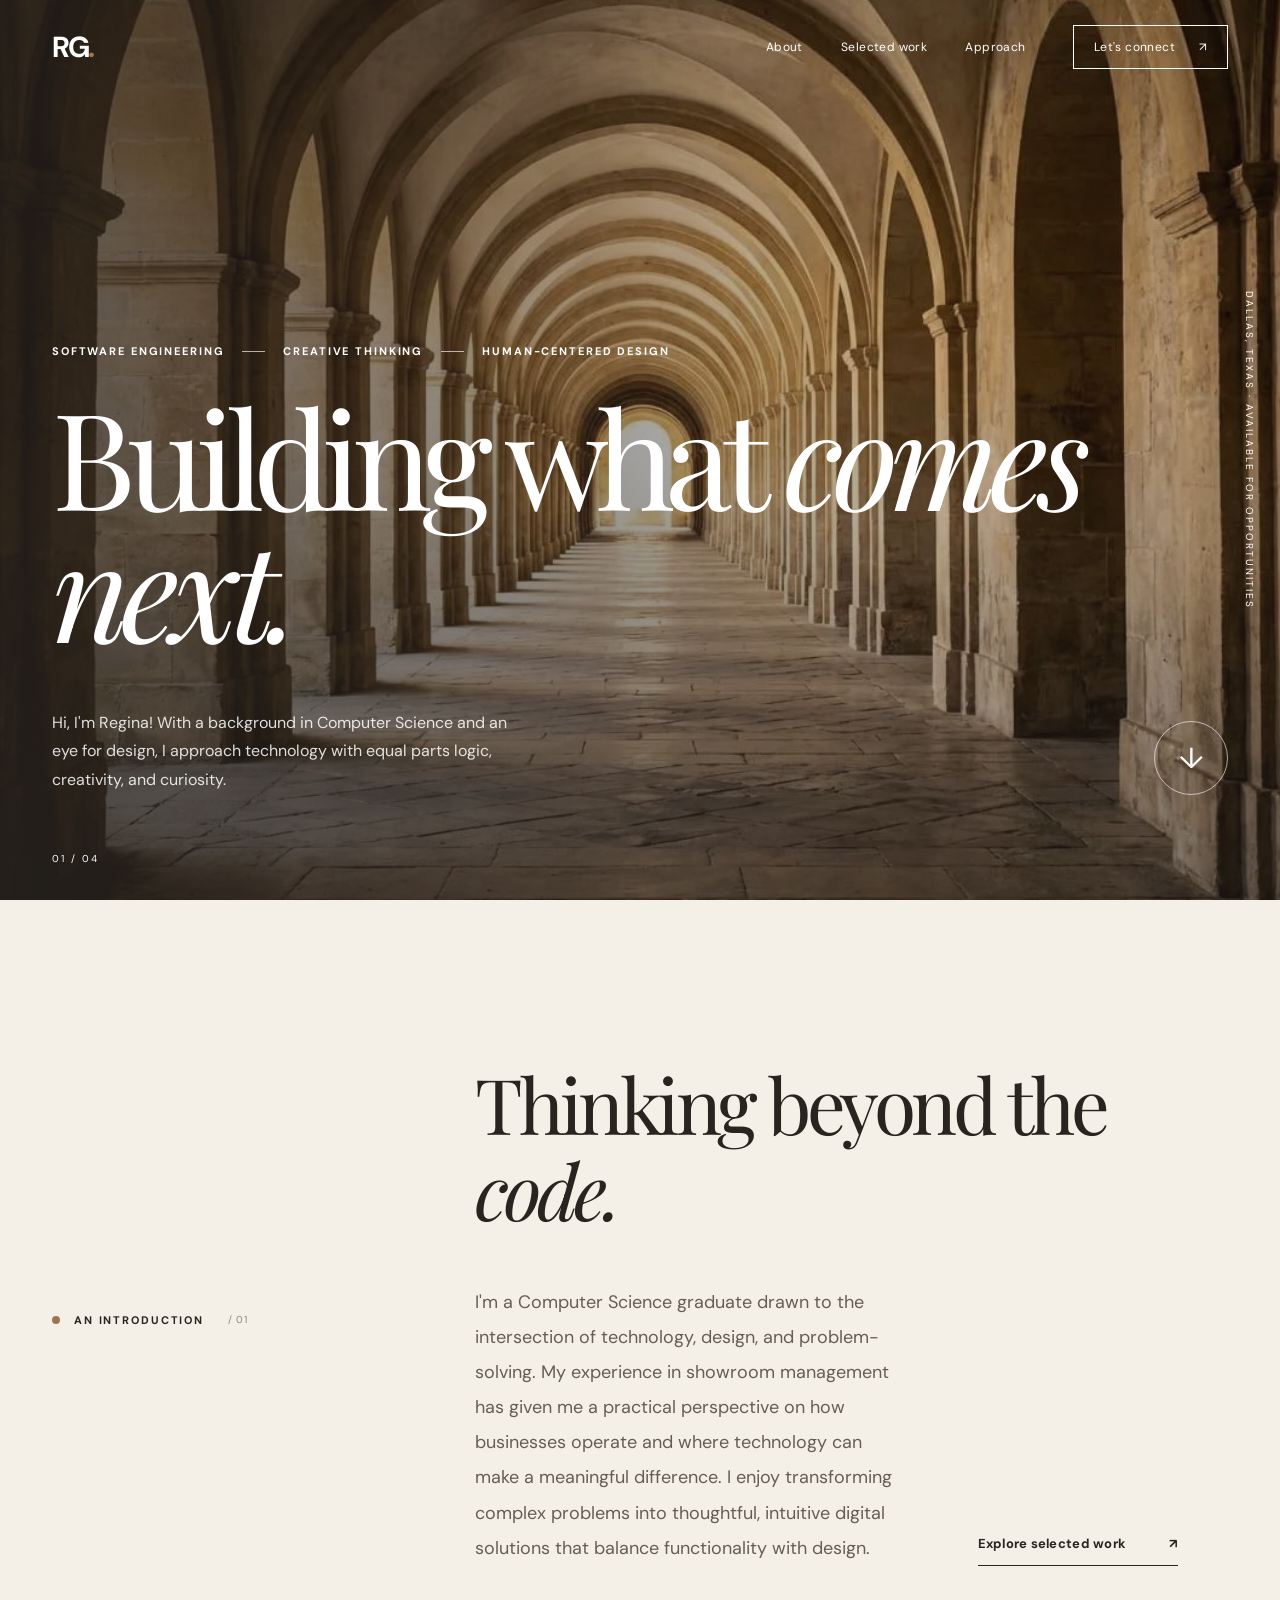
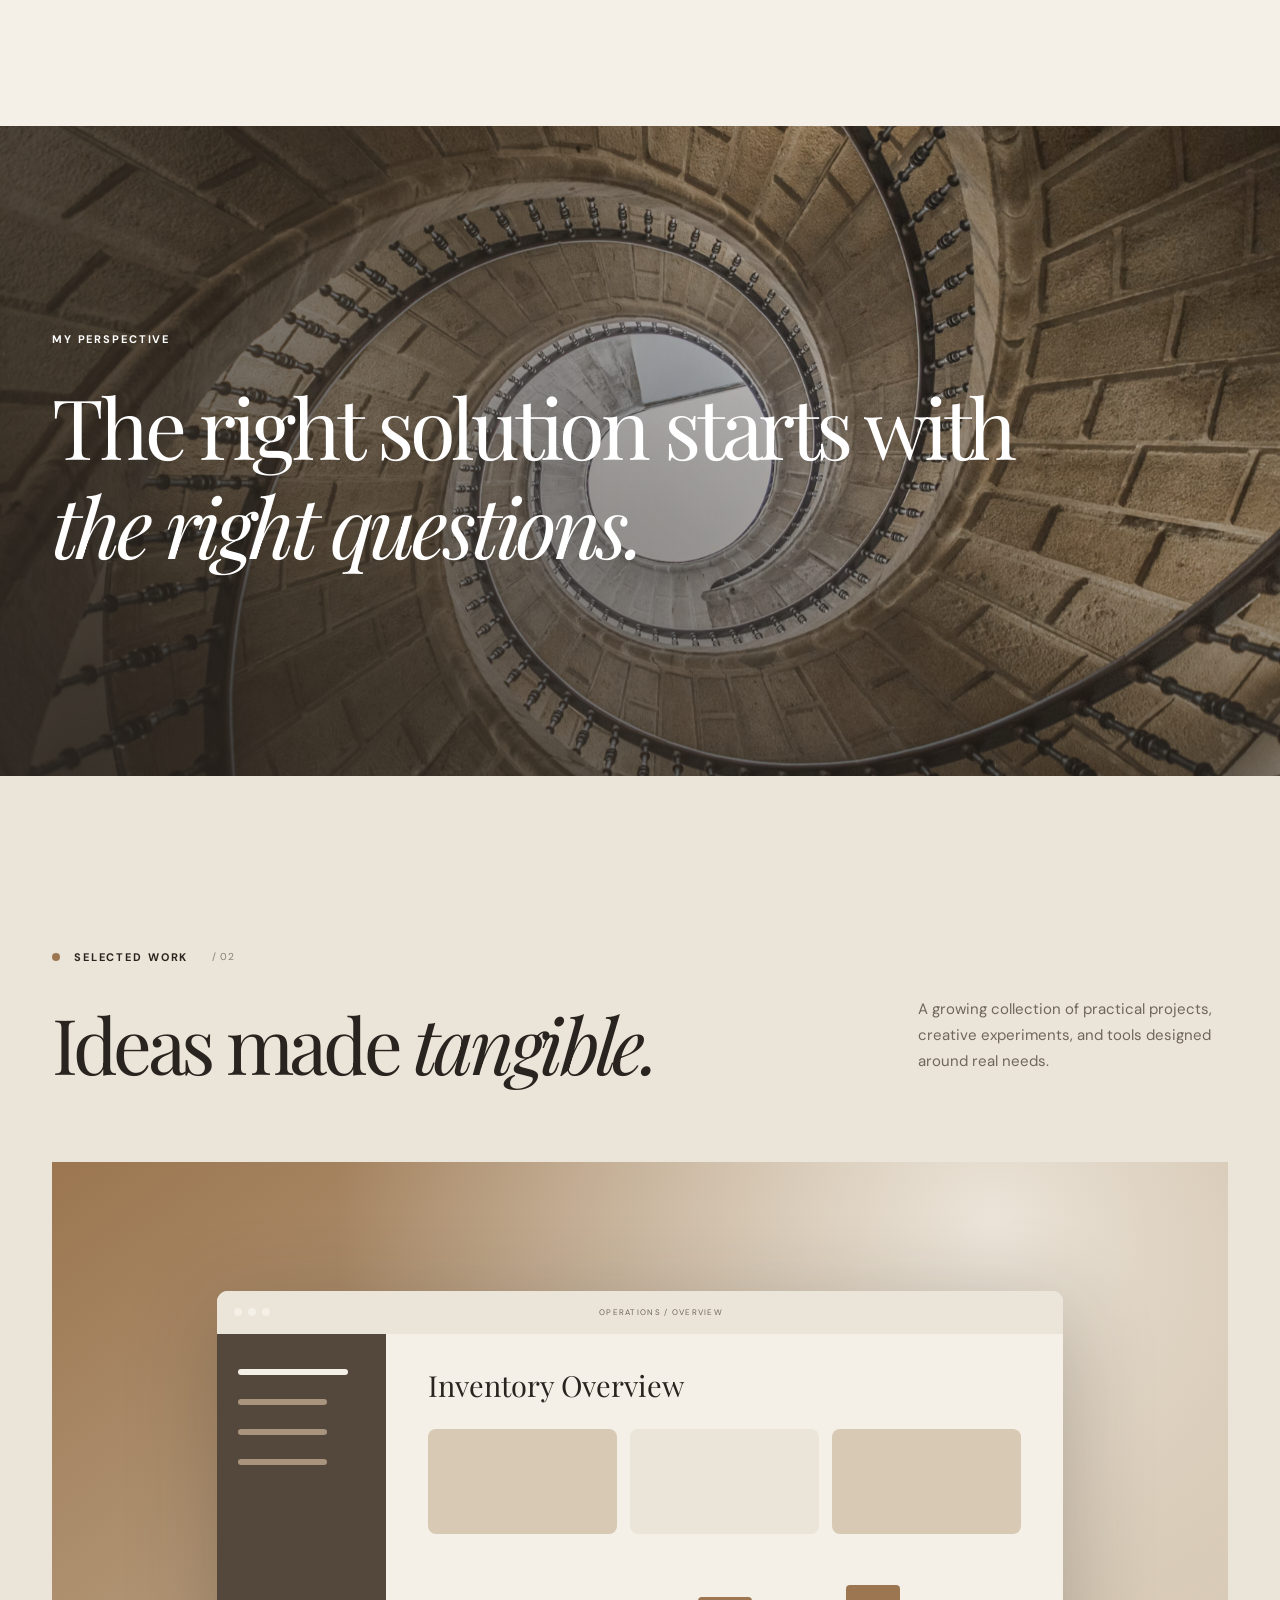
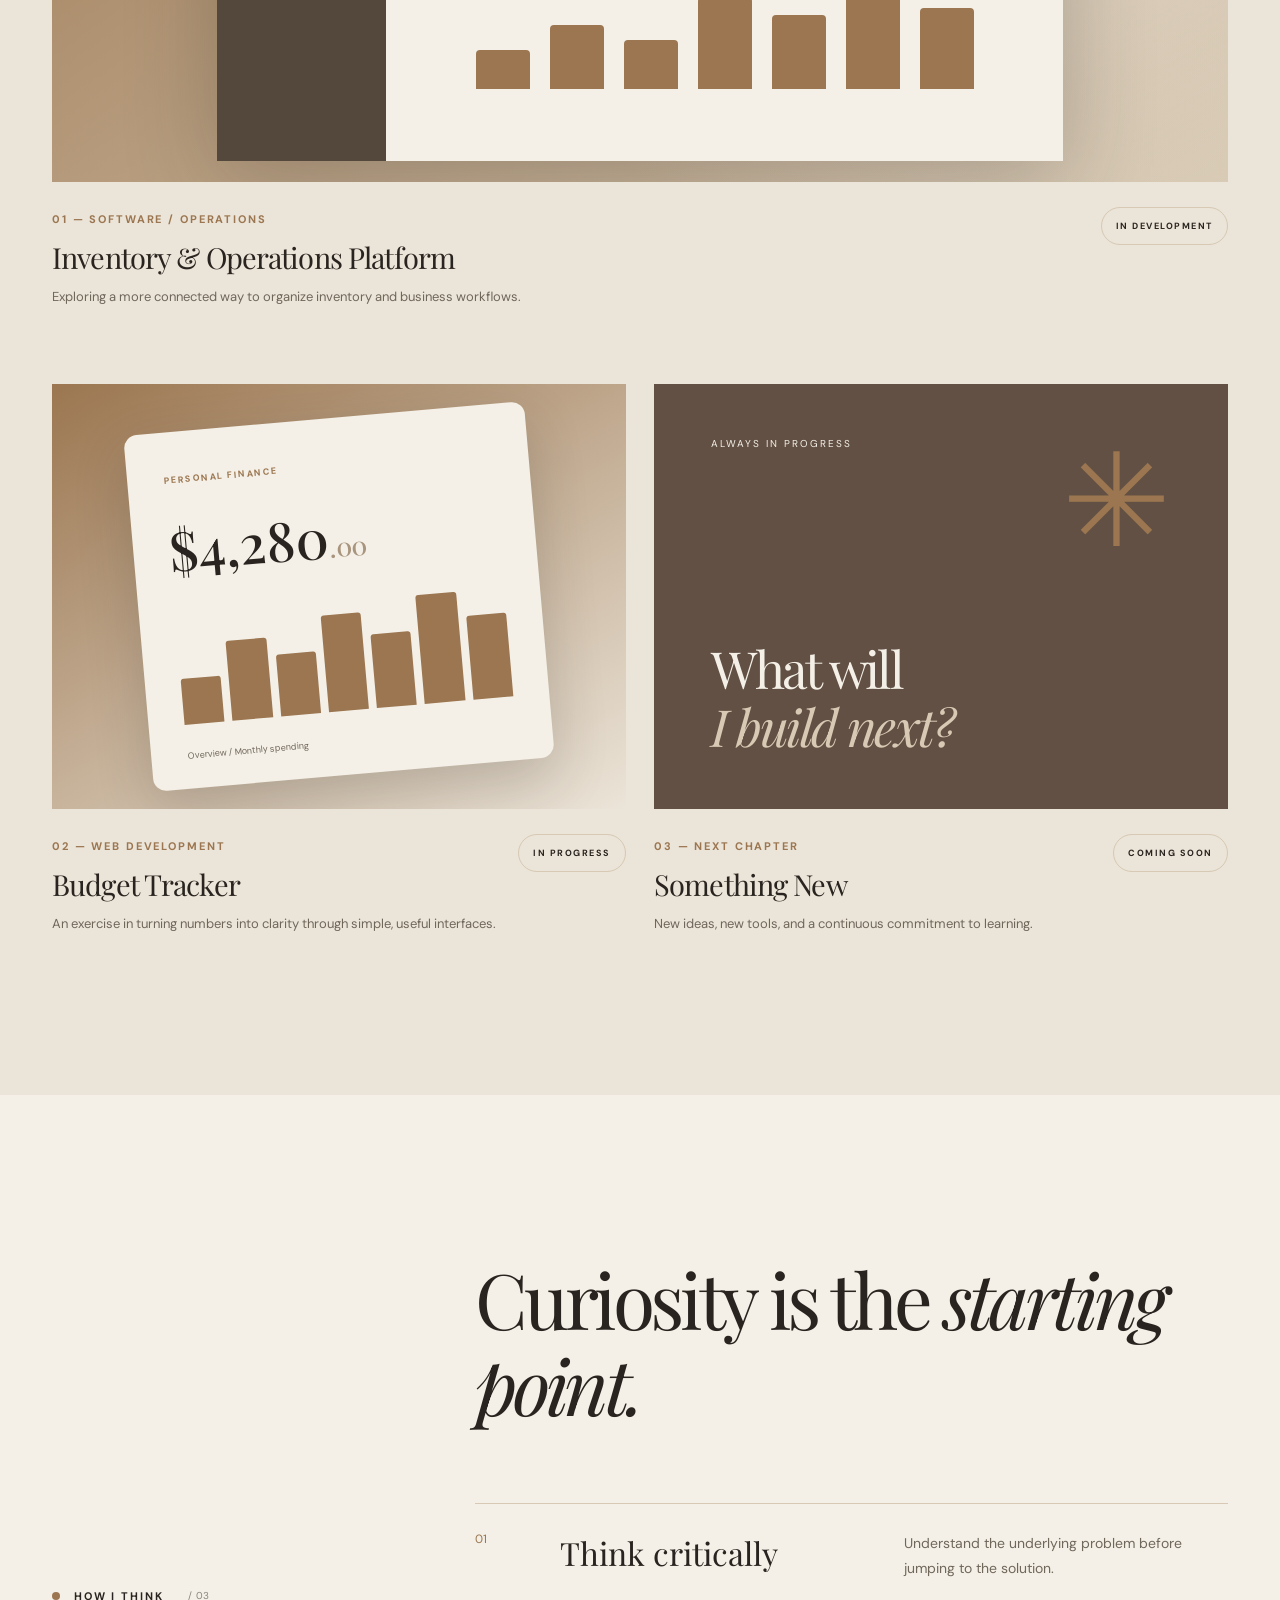
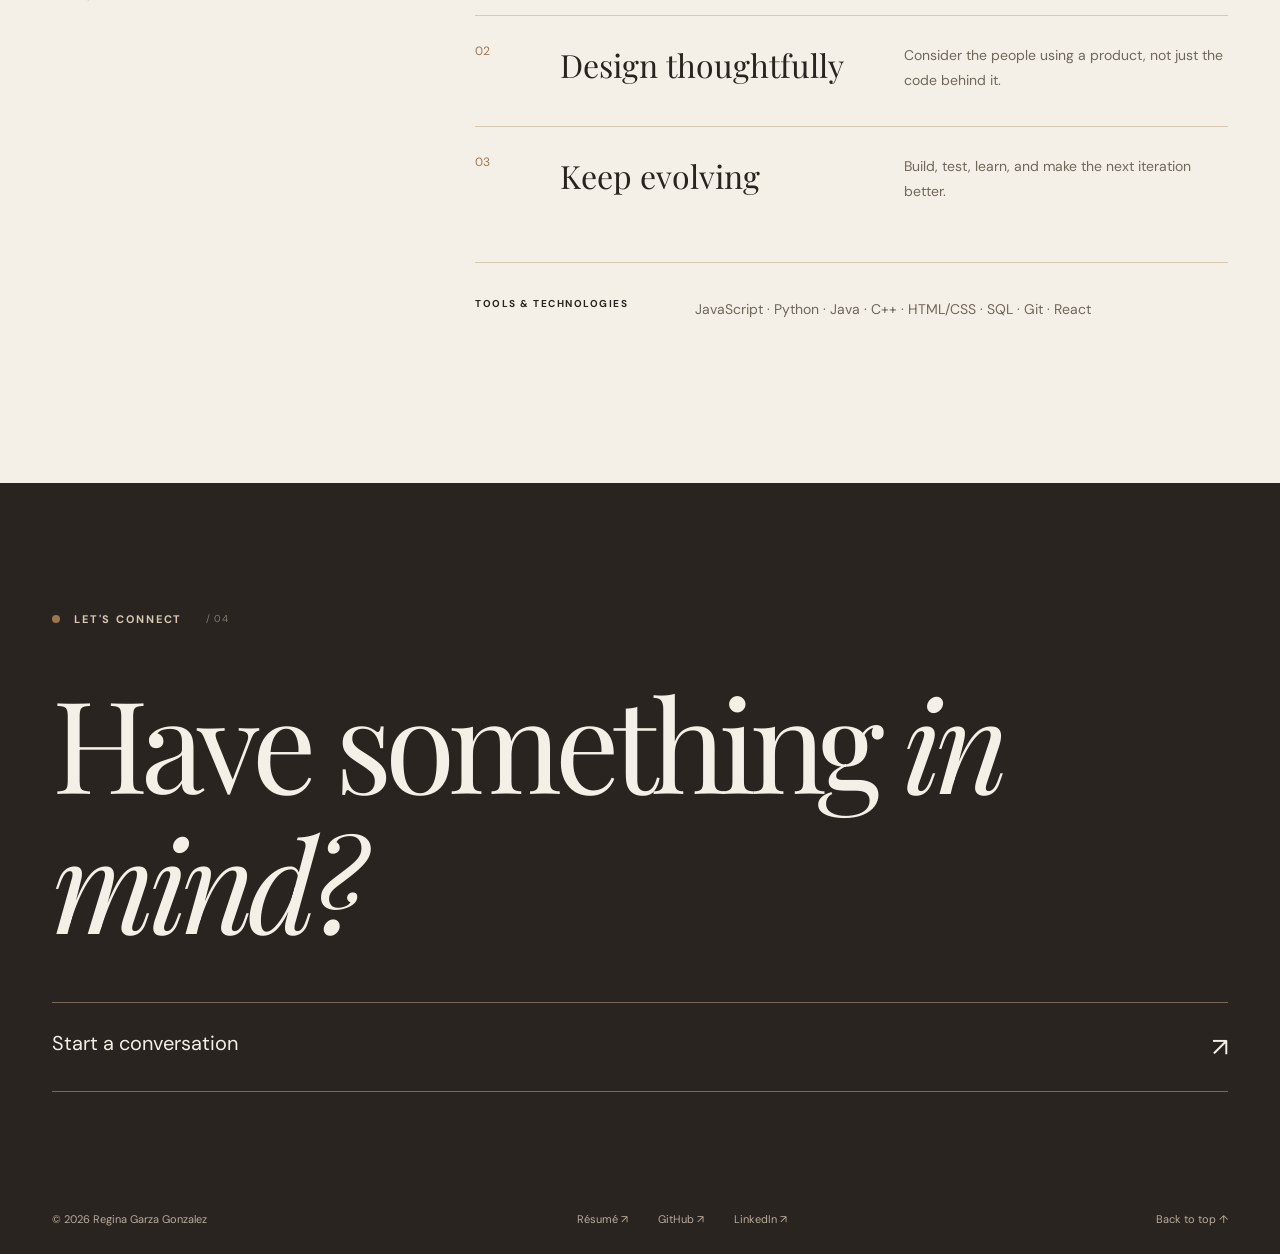
==== commit dd307752: "Update portfolia with arch imagery and heritage palette" ====
--- a/index.html
+++ b/index.html
@@ -34,10 +34,10 @@
       <div class="hero-image parallax-layer" aria-hidden="true"></div>
       <div class="hero-shade" aria-hidden="true"></div>
       <div class="hero-content shell">
-        <div class="eyebrow hero-eyebrow reveal">DEVELOPER <span class="eyebrow-line"></span> DESIGNER <span class="eyebrow-line"></span> PROBLEM SOLVER</div>
+        <div class="eyebrow hero-eyebrow reveal">SOFTWARE ENGINEERING <span class="eyebrow-line"></span> CREATIVE THINKING <span class="eyebrow-line"></span> HUMAN-CENTERED DESIGN</div>
         <h1 id="hero-heading" class="reveal">Building what <em>comes next.</em></h1>
         <div class="hero-footer reveal">
-          <p>I'm Regina Garza Gonzalez. I bring a design-minded perspective to software, systems, and the way people experience technology.</p>
+          <p>Hi, I'm Regina! With a background in Computer Science and an eye for design, I approach technology with equal parts logic, creativity, and curiosity.</p>
           <a class="round-link" href="#about" aria-label="Explore my portfolio"><span aria-hidden="true">↓</span></a>
         </div>
       </div>
@@ -49,9 +49,9 @@
       <div class="shell intro-grid">
         <div class="section-kicker reveal"><span class="kicker-dot"></span> AN INTRODUCTION <span class="section-number">/ 01</span></div>
         <div>
-          <h2 class="display-heading reveal" id="about-heading">Where logic meets <em>intuition.</em></h2>
+          <h2 class="display-heading reveal" id="about-heading">Thinking beyond the <em>code.</em></h2>
           <div class="intro-bottom reveal">
-            <p>I have a background in computer science and an eye for the details that shape a great experience. My work sits at the intersection of thoughtful design, practical problem-solving, and technology that makes everyday life easier.</p>
+            <p>I'm a Computer Science graduate drawn to the intersection of technology, design, and problem-solving. My experience in showroom management has given me a practical perspective on how businesses operate and where technology can make a meaningful difference. I enjoy transforming complex problems into thoughtful, intuitive digital solutions that balance functionality with design.</p>
             <a class="text-link" href="#work">Explore selected work <span aria-hidden="true">↗</span></a>
           </div>
         </div>
@@ -63,7 +63,7 @@
       <div class="image-break-overlay" aria-hidden="true"></div>
       <div class="shell image-break-content reveal">
         <span class="eyebrow">MY PERSPECTIVE</span>
-        <p>Good technology should be <em>as thoughtful as it is functional.</em></p>
+        <p>The right solution starts with <em>the right questions.</em></p>
       </div>
     </section>
 
--- a/styles.css
+++ b/styles.css
@@ -1 +1,1084 @@
-:root{--ink:#1f302b;--cream:#f6f4ed;--paper:#ebeae1;--olive:#a5b5a1;--line:#c9cec3;--serif:'Playfair Display',Georgia,serif;--sans:'DM Sans',Arial,sans-serif}*{box-sizing:border-box}html{scroll-behavior:smooth}body{margin:0;background:var(--cream);color:var(--ink);font-family:var(--sans);-webkit-font-smoothing:antialiased}a{color:inherit;text-decoration:none}button{font:inherit}img{display:block;max-width:100%}::selection{background:#a5b5a1;color:#13241f}.shell{width:min(100% - 104px,1440px);margin-inline:auto}.skip-link{position:absolute;left:12px;top:-70px;background:white;color:#111;padding:12px;z-index:100}.skip-link:focus{top:12px}.site-header{position:fixed;inset:0 0 auto;z-index:50;color:#fff;transition:background .45s,color .45s,box-shadow .45s;}.site-header.scrolled{background:rgba(246,244,237,.93);color:var(--ink);backdrop-filter:blur(18px);-webkit-backdrop-filter:blur(18px);box-shadow:0 1px 0 rgba(31,48,43,.12)}.nav{height:94px;display:flex;justify-content:space-between;align-items:center}.wordmark{font-size:29px;font-weight:700;letter-spacing:-2px}.wordmark-dot{color:#b0c5a9}.nav-links{display:flex;gap:38px;align-items:center;font-size:12px;letter-spacing:.035em}.nav-links>a{transition:opacity .2s}.nav-links>a:hover{opacity:.6}.nav-links .nav-contact{border:1px solid currentColor;padding:13px 20px;margin-left:9px}.nav-contact span{margin-left:20px}.menu-toggle{display:none}.hero{position:relative;min-height:790px;height:100svh;background:#273a34;color:#fff;overflow:hidden;display:flex;align-items:flex-end}.hero-image,.hero-shade,.image-break-bg,.image-break-overlay{position:absolute;inset:0}.hero-image{inset:-7% 0;background-image:url('https://images.unsplash.com/photo-1486406146926-c627a92ad1ab?auto=format&fit=crop&w=2200&q=85');background-position:center;background-size:cover;filter:saturate(.63);will-change:transform}.hero-shade{background:linear-gradient(90deg,rgba(11,29,26,.76),rgba(13,30,27,.21) 75%),linear-gradient(0deg,rgba(10,25,22,.42),transparent 60%)}.hero-content{position:relative;z-index:2;padding-bottom:105px}.eyebrow,.section-kicker,.project-number,.status,.budget-label{font-size:11px;font-weight:700;letter-spacing:.17em}.hero-eyebrow{display:flex;align-items:center;gap:18px;margin-bottom:32px}.eyebrow-line{width:23px;height:1px;background:rgba(255,255,255,.65)}.hero h1{font:400 clamp(70px,10.5vw,162px)/.98 var(--serif);letter-spacing:-.068em;max-width:1170px;margin:0}.hero h1 em,.display-heading em,.image-break-content em,.footer-lead em{font-weight:400}.hero-footer{display:flex;justify-content:space-between;align-items:end;margin-top:55px}.hero-footer p{font-size:16px;line-height:1.8;width:min(100%,470px);margin:0;color:rgba(255,255,255,.85)}.round-link{height:74px;width:74px;border:1px solid rgba(255,255,255,.6);border-radius:50%;display:grid;place-items:center;font-size:29px;transition:background .25s,color .25s}.round-link:hover{background:white;color:var(--ink)}.hero-index,.hero-side-label{position:absolute;z-index:2;font-size:10px;letter-spacing:.2em}.hero-index{bottom:35px;left:max(52px,calc((100vw - 1440px)/2))}.hero-side-label{right:24px;top:50%;writing-mode:vertical-rl;transform:translateY(-50%)}.section-pad{padding:160px 0}.intro-grid,.approach-grid{display:grid;grid-template-columns:31% 1fr;gap:5%}.section-kicker{display:flex;align-items:center;gap:14px;white-space:nowrap;padding-top:14px}.kicker-dot{width:8px;height:8px;border-radius:50%;background:#8a9d8c}.section-number{font-size:10px;font-weight:400;letter-spacing:.05em;opacity:.52;margin-left:10px}.display-heading{font:400 clamp(50px,6vw,91px)/1.12 var(--serif);letter-spacing:-.057em;margin:0;max-width:930px}.intro-bottom{display:grid;grid-template-columns:1.25fr .75fr;gap:85px;align-items:end;margin-top:53px}.intro-bottom p{font-size:18px;line-height:1.95;color:#526159;margin:0}.text-link{font-size:13px;font-weight:700;letter-spacing:.02em;border-bottom:1px solid var(--ink);padding-bottom:13px;width:max-content;max-width:100%}.text-link span{margin-left:40px}.image-break{height:650px;position:relative;overflow:hidden;color:white;display:flex;align-items:center}.image-break-bg{inset:-9% 0;background:url('https://images.unsplash.com/photo-1497366811353-6870744d04b2?auto=format&fit=crop&w=2000&q=85') center/cover;will-change:transform}.image-break-overlay{background:linear-gradient(90deg,rgba(17,35,30,.72),rgba(17,35,30,.08))}.image-break-content{position:relative;z-index:2}.image-break-content p{font:400 clamp(49px,6.5vw,98px)/1.19 var(--serif);letter-spacing:-.05em;width:min(100%,1050px);margin:28px 0 0}.work{background:var(--paper)}.section-heading-row{display:flex;justify-content:space-between;align-items:end;gap:30px;margin:32px 0 76px}.section-heading-row p{max-width:310px;line-height:1.75;font-size:15px;color:#5a695e;margin:0 0 11px}.projects{display:grid;grid-template-columns:1fr 1fr;column-gap:28px;row-gap:76px}.project-large{grid-column:1/-1}.project-visual{overflow:hidden;position:relative;display:flex;align-items:center;justify-content:center}.project-visual-one{height:620px;background:#a9b8ab;background-image:radial-gradient(circle at 80% 10%,#d8dfd2,transparent 60%),linear-gradient(145deg,#6a8078,#bacbb8)}.project-visual-two{height:425px;background:#d5c9b9;background-image:linear-gradient(150deg,#b4a996,#e2d8c8)}.project-visual-three{height:425px;background:#253c33;color:#eaece5}.mock-window{background:#f3f5f0;border-radius:11px 11px 0 0;box-shadow:0 20px 90px #1a372b50;width:72%;height:470px;transform:translateY(54px);overflow:hidden}.mock-top{height:43px;background:#e2e8e1;display:flex;align-items:center;gap:6px;padding:0 17px}.mock-top span{width:8px;height:8px;border-radius:50%;background:#9dae9d}.mock-top div{font-size:8px;letter-spacing:.16em;margin:auto;color:#526a5c}.mock-body{display:flex;height:100%}.mock-sidebar{width:20%;background:#344e40;padding:35px 21px;display:flex;flex-direction:column;gap:24px}.mock-sidebar span{height:6px;width:70%;background:#748b7a;border-radius:7px}.mock-sidebar span:first-child{width:87%;background:#e6efe0}.mock-main{padding:32px 5%;width:80%}.mock-label{font:29px var(--serif);color:#294435;margin-bottom:25px}.mock-cards{display:flex;gap:13px}.mock-cards i{height:105px;flex:1;background:#dce4da;border-radius:8px}.mock-cards i:nth-child(2){background:#d8dfd0}.mock-chart{height:160px;border-radius:8px;margin-top:20px;background:#e8ede5;display:flex;align-items:end;gap:4%;padding:25px 8%}.mock-chart b{background:#879e8c;flex:1;border-radius:4px 4px 0 0;height:35%}.mock-chart b:nth-child(2){height:58%}.mock-chart b:nth-child(3){height:44%}.mock-chart b:nth-child(4){height:83%}.mock-chart b:nth-child(5){height:67%}.mock-chart b:nth-child(6){height:94%}.mock-chart b:nth-child(7){height:73%}.project-meta{display:flex;justify-content:space-between;gap:20px;padding-top:25px}.project-number{color:#647267}.project-meta h3{font:400 29px/1.25 var(--serif);letter-spacing:-.03em;margin:11px 0}.project-meta p{font-size:13px;line-height:1.7;color:#647267;margin:0}.status{white-space:nowrap;border:1px solid #b4bdb1;border-radius:100px;padding:12px 14px;height:fit-content;font-size:9px}.budget-art{width:70%;background:#f5f1e9;box-shadow:0 20px 55px #665b4d34;border-radius:13px;padding:35px 36px 25px;transform:rotate(-5deg)}.budget-label{color:#7f897a;font-size:9px}.budget-art strong{display:block;font:500 54px var(--serif);margin-top:25px;color:#283b32}.budget-art strong span{font-size:26px;color:#98a296}.budget-bars{display:flex;gap:8px;height:115px;align-items:end;margin:25px 0 18px}.budget-bars i{height:40%;flex:1;background:#aab8a3;border-radius:3px 3px 0 0}.budget-bars i:nth-child(2){height:70%}.budget-bars i:nth-child(3){height:54%}.budget-bars i:nth-child(4){height:84%}.budget-bars i:nth-child(5){height:64%}.budget-bars i:nth-child(6){height:95%}.budget-bars i:nth-child(7){height:73%}.budget-art small{color:#818d82;font-size:9px}.project-three-inner{position:relative;width:80%;height:75%;display:flex;flex-direction:column;justify-content:space-between}.project-three-inner>span:first-child{font-size:10px;letter-spacing:.2em}.project-three-inner>div{font:400 clamp(37px,4vw,64px)/1.14 var(--serif);letter-spacing:-.05em}.project-three-inner em{color:#bdd0bb}.three-asterisk{position:absolute;font-size:130px;line-height:1;right:0;top:0;color:#6d8975}.approach{background:#f7f6f0}.approach .display-heading{margin-bottom:76px}.approach-row{border-top:1px solid var(--line);padding:27px 0 33px;display:grid;grid-template-columns:65px 1fr 1fr;gap:20px;align-items:start}.approach-row>span{font-size:12px;color:#7d8c7d}.approach-row h3{font:400 32px var(--serif);margin:0}.approach-row p{font-size:14px;line-height:1.8;color:#657367;margin:0}.tech-line{border-top:1px solid var(--line);margin-top:25px;padding-top:34px;display:grid;grid-template-columns:200px 1fr;gap:20px}.tech-line span{font-size:10px;letter-spacing:.15em;font-weight:700}.tech-line p{font-size:14px;color:#647267;margin:0;line-height:1.8}.footer{background:#182b24;color:#f6f4ed;padding:115px 0 28px}.footer .section-kicker{color:#d3dcd2}.footer-lead{font:400 clamp(70px,10vw,155px)/1.1 var(--serif);letter-spacing:-.055em;margin:45px 0 50px}.footer-actions>a{display:flex;justify-content:space-between;border-top:1px solid #7e8e82;border-bottom:1px solid #7e8e82;padding:27px 0;font-size:20px}.footer-actions span{font-size:26px}.footer-bottom{margin-top:120px;display:flex;justify-content:space-between;gap:20px;font-size:11px;color:#aab8aa}.footer-bottom>div{display:flex;gap:30px}.reveal{opacity:0;transform:translateY(25px);transition:opacity .85s ease,transform .85s cubic-bezier(.2,.7,.2,1)}.reveal.visible{opacity:1;transform:translateY(0)}@media(max-width:1050px){.shell{width:min(100% - 64px,1440px)}.intro-grid,.approach-grid{grid-template-columns:1fr;gap:40px}.intro-bottom{gap:35px}.hero h1{font-size:clamp(64px,11vw,120px)}.hero-side-label{display:none}.hero-index{left:32px}.section-pad{padding:115px 0}}@media(max-width:700px){.shell{width:calc(100% - 40px)}.nav{height:75px}.menu-toggle{display:flex;flex-direction:column;gap:6px;background:none;border:0;padding:12px;cursor:pointer;z-index:4}.menu-toggle span{display:block;width:25px;height:2px;background:currentColor}.nav-links{display:none;position:absolute;top:75px;left:0;right:0;background:var(--cream);color:var(--ink);padding:28px 20px 35px;flex-direction:column;align-items:stretch;gap:25px;box-shadow:0 15px 25px #0002}.nav-links.open{display:flex}.nav-links .nav-contact{margin:0;text-align:center}.hero{min-height:650px;height:100svh}.hero-content{padding-bottom:85px}.hero h1{font-size:clamp(60px,14vw,97px)}.hero-eyebrow{font-size:9px;gap:10px;line-height:1.6}.eyebrow-line{width:12px}.hero-footer{margin-top:34px;gap:20px}.hero-footer p{font-size:13px}.round-link{flex-shrink:0;width:55px;height:55px}.hero-index{left:20px;bottom:22px}.section-pad{padding:85px 0}.display-heading{font-size:clamp(43px,10vw,67px)}.intro-bottom{grid-template-columns:1fr;gap:36px}.intro-bottom p{font-size:16px}.image-break{height:510px}.image-break-content p{font-size:clamp(42px,10vw,70px)}.section-heading-row{display:block;margin:27px 0 40px}.section-heading-row p{margin-top:24px}.projects{display:block}.project{margin-bottom:55px}.project-visual-one{height:350px}.project-visual-two,.project-visual-three{height:330px}.mock-window{width:85%;height:290px;transform:translateY(35px)}.mock-sidebar{padding:20px 9px}.mock-main{padding:20px 4%}.mock-label{font-size:19px}.mock-cards i{height:60px}.mock-chart{height:90px;margin-top:10px;padding:15px}.project-meta h3{font-size:23px}.status{font-size:8px;padding:9px}.budget-art{width:75%;padding:24px}.budget-art strong{font-size:38px}.budget-bars{height:80px}.approach .display-heading{margin-bottom:55px}.approach-row{grid-template-columns:35px 1fr;gap:10px}.approach-row p{grid-column:2}.approach-row h3{font-size:28px}.tech-line{grid-template-columns:1fr}.footer{padding-top:75px}.footer-lead{font-size:clamp(62px,13vw,95px)}.footer-bottom{margin-top:80px;flex-direction:column;line-height:1.8}.footer-bottom>div{flex-wrap:wrap}}@media(prefers-reduced-motion:reduce){html{scroll-behavior:auto}.reveal{opacity:1;transform:none;transition:none}.parallax-layer{transform:none!important}*{animation-duration:.01ms!important;transition-duration:.01ms!important}}
+:root {
+    --ink: #29241F;
+    --cream: #F4F0E7;
+    --paper: #EBE4D8;
+    --olive: #69705B;
+    --line: #D7C9B3;
+    --bronze: #9B7650;
+    --serif: 'Playfair Display', Georgia, serif;
+    --sans: 'DM Sans', Arial, sans-serif
+}
+
+* {
+    box-sizing: border-box
+}
+
+html {
+    scroll-behavior: smooth
+}
+
+body {
+    margin: 0;
+    background: var(--cream);
+    color: var(--ink);
+    font-family: var(--sans);
+    -webkit-font-smoothing: antialiased
+}
+
+a {
+    color: inherit;
+    text-decoration: none
+}
+
+button {
+    font: inherit
+}
+
+img {
+    display: block;
+    max-width: 100%
+}
+
+::selection {
+    background: #D7c9b3;
+    color: var(--ink)
+}
+
+.shell {
+    width: min(100% - 104px, 1440px);
+    margin-inline: auto
+}
+
+.skip-link {
+    position: absolute;
+    left: 12px;
+    top: -70px;
+    background: white;
+    color: #111;
+    padding: 12px;
+    z-index: 100
+}
+
+.skip-link:focus {
+    top: 12px
+}
+
+.site-header {
+    position: fixed;
+    inset: 0 0 auto;
+    z-index: 50;
+    color: #fff;
+    transition: background .45s, color .45s, box-shadow .45s;
+}
+
+.site-header.scrolled {
+    background: rgba(244, 240, 231, .93);
+    color: var(--ink);
+    backdrop-filter: blur(18px);
+    -webkit-backdrop-filter: blur(18px);
+    box-shadow: 0 1px 0 rgba(31, 48, 43, .12)
+}
+
+.nav {
+    height: 94px;
+    display: flex;
+    justify-content: space-between;
+    align-items: center
+}
+
+.wordmark {
+    font-size: 29px;
+    font-weight: 700;
+    letter-spacing: -2px
+}
+
+.wordmark-dot {
+    color: var(--bronze);
+}
+
+.nav-links {
+    display: flex;
+    gap: 38px;
+    align-items: center;
+    font-size: 12px;
+    letter-spacing: .035em
+}
+
+.nav-links>a {
+    transition: opacity .2s
+}
+
+.nav-links>a:hover {
+    opacity: .6
+}
+
+.nav-links .nav-contact {
+    border: 1px solid currentColor;
+    padding: 13px 20px;
+    margin-left: 9px
+}
+
+.nav-contact span {
+    margin-left: 20px
+}
+
+.menu-toggle {
+    display: none
+}
+
+.hero {
+    position: relative;
+    min-height: 790px;
+    height: 100svh;
+    background: var(--ink);
+    color: #fff;
+    overflow: hidden;
+    display: flex;
+    align-items: flex-end
+}
+
+.hero-image,
+.hero-shade,
+.image-break-bg,
+.image-break-overlay {
+    position: absolute;
+    inset: 0
+}
+
+.hero-image {
+    inset: -7% 0;
+    background-image: url("images/hero-arches.jpeg");
+    background-position: center;
+    background-size: cover;
+    filter: saturate(.75) contrast(1.05);
+    will-change: transform
+}
+
+.hero-shade {
+    background:
+        linear-gradient(90deg,
+            rgba(41, 36, 31, .76),
+            rgba(41, 36, 31, .21) 75%),
+        linear-gradient(0deg,
+            rgba(41, 36, 31, .40),
+            transparent 60%);
+}
+
+.hero-content {
+    position: relative;
+    z-index: 2;
+    padding-bottom: 105px
+}
+
+.eyebrow,
+.section-kicker,
+.project-number,
+.status,
+.budget-label {
+    font-size: 11px;
+    font-weight: 700;
+    letter-spacing: .17em
+}
+
+.hero-eyebrow {
+    display: flex;
+    align-items: center;
+    gap: 18px;
+    margin-bottom: 32px
+}
+
+.eyebrow-line {
+    width: 23px;
+    height: 1px;
+    background: rgba(255, 255, 255, .65)
+}
+
+.hero h1 {
+    font: 400 clamp(70px, 10.5vw, 162px)/.98 var(--serif);
+    letter-spacing: -.068em;
+    max-width: 1170px;
+    margin: 0
+}
+
+.hero h1 em,
+.display-heading em,
+.image-break-content em,
+.footer-lead em {
+    font-weight: 400
+}
+
+.hero-footer {
+    display: flex;
+    justify-content: space-between;
+    align-items: end;
+    margin-top: 55px
+}
+
+.hero-footer p {
+    font-size: 16px;
+    line-height: 1.8;
+    width: min(100%, 470px);
+    margin: 0;
+    color: rgba(255, 255, 255, .85)
+}
+
+.round-link {
+    height: 74px;
+    width: 74px;
+    border: 1px solid rgba(255, 255, 255, .6);
+    border-radius: 50%;
+    display: grid;
+    place-items: center;
+    font-size: 29px;
+    transition: background .25s, color .25s
+}
+
+.round-link:hover {
+    background: white;
+    color: var(--ink)
+}
+
+.hero-index,
+.hero-side-label {
+    position: absolute;
+    z-index: 2;
+    font-size: 10px;
+    letter-spacing: .2em
+}
+
+.hero-index {
+    bottom: 35px;
+    left: max(52px, calc((100vw - 1440px)/2))
+}
+
+.hero-side-label {
+    right: 24px;
+    top: 50%;
+    writing-mode: vertical-rl;
+    transform: translateY(-50%)
+}
+
+.section-pad {
+    padding: 160px 0
+}
+
+.intro-grid,
+.approach-grid {
+    display: grid;
+    grid-template-columns: 31% 1fr;
+    gap: 5%
+}
+
+.section-kicker {
+    display: flex;
+    align-items: center;
+    gap: 14px;
+    white-space: nowrap;
+    padding-top: 14px
+}
+
+.kicker-dot {
+    width: 8px;
+    height: 8px;
+    border-radius: 50%;
+    background: var(--bronze);
+}
+
+.section-number {
+    font-size: 10px;
+    font-weight: 400;
+    letter-spacing: .05em;
+    opacity: .52;
+    margin-left: 10px
+}
+
+.display-heading {
+    font: 400 clamp(50px, 6vw, 91px)/1.12 var(--serif);
+    letter-spacing: -.057em;
+    margin: 0;
+    max-width: 930px
+}
+
+.intro-bottom {
+    display: grid;
+    grid-template-columns: 1.25fr .75fr;
+    gap: 85px;
+    align-items: end;
+    margin-top: 53px
+}
+
+.intro-bottom p {
+    font-size: 18px;
+    line-height: 1.95;
+    color: #655e54;
+    margin: 0
+}
+
+.text-link {
+    font-size: 13px;
+    font-weight: 700;
+    letter-spacing: .02em;
+    border-bottom: 1px solid var(--ink);
+    padding-bottom: 13px;
+    width: max-content;
+    max-width: 100%
+}
+
+.text-link span {
+    margin-left: 40px
+}
+
+.image-break {
+    height: 650px;
+    position: relative;
+    overflow: hidden;
+    color: white;
+    display: flex;
+    align-items: center
+}
+
+.image-break-bg {
+    inset: -9% 0;
+    background: url("images/perspective-spiral.png") center/cover;
+    will-change: transform
+}
+
+.image-break-overlay {
+    background:
+        linear-gradient(90deg,
+            rgba(41, 36, 31, .76),
+            rgba(41, 36, 31, .21) 75%),
+        linear-gradient(0deg,
+            rgba(41, 36, 31, .40),
+            transparent 60%);
+}
+
+.image-break-content {
+    position: relative;
+    z-index: 2
+}
+
+.image-break-content p {
+    font: 400 clamp(49px, 6.5vw, 98px)/1.19 var(--serif);
+    letter-spacing: -.05em;
+    width: min(100%, 1050px);
+    margin: 28px 0 0
+}
+
+.work {
+    background: var(--paper)
+}
+
+.section-heading-row {
+    display: flex;
+    justify-content: space-between;
+    align-items: end;
+    gap: 30px;
+    margin: 32px 0 76px
+}
+
+.section-heading-row p {
+    max-width: 310px;
+    line-height: 1.75;
+    font-size: 15px;
+    color: #70675b;
+    margin: 0 0 11px
+}
+
+.projects {
+    display: grid;
+    grid-template-columns: 1fr 1fr;
+    column-gap: 28px;
+    row-gap: 76px
+}
+
+.project-large {
+    grid-column: 1/-1
+}
+
+.project-visual {
+    overflow: hidden;
+    position: relative;
+    display: flex;
+    align-items: center;
+    justify-content: center
+}
+
+.project-visual-one {
+    height: 620px;
+    background: var(--line);
+    background-image: radial-gradient(circle at 80% 10%, var(--paper), transparent 60%), linear-gradient(145deg, var(--bronze), var(--line))
+}
+
+.project-visual-two {
+    height: 425px;
+    background: var(--line);
+    background-image: linear-gradient(150deg, var(--bronze), var(--paper));
+}
+
+.project-visual-three {
+    height: 425px;
+    background: #625044;
+    color: var(--cream);
+}
+
+.mock-window {
+    background: var(--cream);
+    border-radius: 11px 11px 0 0;
+    box-shadow: 0 20px 90px rgba(41, 36, 31, 0.25);
+    width: 72%;
+    height: 470px;
+    transform: translateY(54px);
+    overflow: hidden
+}
+
+.mock-top {
+    height: 43px;
+    background: var(--paper);
+    display: flex;
+    align-items: center;
+    gap: 6px;
+    padding: 0 17px
+}
+
+.mock-top span {
+    width: 8px;
+    height: 8px;
+    border-radius: 50%;
+    background: var(--cream);
+}
+
+.mock-top div {
+    font-size: 8px;
+    letter-spacing: .16em;
+    margin: auto;
+    color: #70675b;
+}
+
+.mock-body {
+    display: flex;
+    height: 100%
+}
+
+.mock-sidebar {
+    width: 20%;
+    background: #54483c;
+    padding: 35px 21px;
+    display: flex;
+    flex-direction: column;
+    gap: 24px
+}
+
+.mock-sidebar span {
+    height: 6px;
+    width: 70%;
+    background: #a9957e;
+    border-radius: 7px
+}
+
+.mock-sidebar span:first-child {
+    width: 87%;
+    background: var(--cream);
+}
+
+.mock-main {
+    padding: 32px 5%;
+    width: 80%
+}
+
+.mock-label {
+    font: 29px var(--serif);
+    color: var(--ink);
+    margin-bottom: 25px
+}
+
+.mock-cards {
+    display: flex;
+    gap: 13px
+}
+
+.mock-cards i {
+    height: 105px;
+    flex: 1;
+    background: var(--line);
+    border-radius: 8px
+}
+
+.mock-cards i:nth-child(2) {
+    background: var(--paper);
+}
+
+.mock-chart {
+    height: 160px;
+    border-radius: 8px;
+    margin-top: 20px;
+    background: var(--paperS);
+    display: flex;
+    align-items: end;
+    gap: 4%;
+    padding: 25px 8%
+}
+
+.mock-chart b {
+    background: var(--bronze);
+    flex: 1;
+    border-radius: 4px 4px 0 0;
+    height: 35%
+}
+
+.mock-chart b:nth-child(2) {
+    height: 58%
+}
+
+.mock-chart b:nth-child(3) {
+    height: 44%
+}
+
+.mock-chart b:nth-child(4) {
+    height: 83%
+}
+
+.mock-chart b:nth-child(5) {
+    height: 67%
+}
+
+.mock-chart b:nth-child(6) {
+    height: 94%
+}
+
+.mock-chart b:nth-child(7) {
+    height: 73%
+}
+
+.project-meta {
+    display: flex;
+    justify-content: space-between;
+    gap: 20px;
+    padding-top: 25px
+}
+
+.project-number {
+    color: var(--bronze);
+}
+
+.project-meta h3 {
+    font: 400 29px/1.25 var(--serif);
+    letter-spacing: -.03em;
+    margin: 11px 0
+}
+
+.project-meta p {
+    font-size: 13px;
+    line-height: 1.7;
+    color: #70675b;
+    margin: 0
+}
+
+.status {
+    white-space: nowrap;
+    border: 1px solid var(--line);
+    border-radius: 100px;
+    padding: 12px 14px;
+    height: fit-content;
+    font-size: 9px
+}
+
+.budget-art {
+    width: 70%;
+    background: var(--cream);
+    box-shadow: 0 20px 55px rgba(41, 36, 31, 0.20);
+    border-radius: 13px;
+    padding: 35px 36px 25px;
+    transform: rotate(-5deg)
+}
+
+.budget-label {
+    color: var(--bronze);
+    font-size: 9px
+}
+
+.budget-art strong {
+    display: block;
+    font: 500 54px var(--serif);
+    margin-top: 25px;
+    color: var(--ink);
+}
+
+.budget-art strong span {
+    font-size: 26px;
+    color: #a9957e;
+}
+
+.budget-bars {
+    display: flex;
+    gap: 8px;
+    height: 115px;
+    align-items: end;
+    margin: 25px 0 18px
+}
+
+.budget-bars i {
+    height: 40%;
+    flex: 1;
+    background: var(--bronze);
+    border-radius: 3px 3px 0 0
+}
+
+.budget-bars i:nth-child(2) {
+    height: 70%
+}
+
+.budget-bars i:nth-child(3) {
+    height: 54%
+}
+
+.budget-bars i:nth-child(4) {
+    height: 84%
+}
+
+.budget-bars i:nth-child(5) {
+    height: 64%
+}
+
+.budget-bars i:nth-child(6) {
+    height: 95%
+}
+
+.budget-bars i:nth-child(7) {
+    height: 73%
+}
+
+.budget-art small {
+    color: #70675b;
+    font-size: 9px
+}
+
+.project-three-inner {
+    position: relative;
+    width: 80%;
+    height: 75%;
+    display: flex;
+    flex-direction: column;
+    justify-content: space-between
+}
+
+.project-three-inner>span:first-child {
+    font-size: 10px;
+    letter-spacing: .2em
+}
+
+.project-three-inner>div {
+    font: 400 clamp(37px, 4vw, 64px)/1.14 var(--serif);
+    letter-spacing: -.05em
+}
+
+.project-three-inner em {
+    color: var(--line);
+}
+
+.three-asterisk {
+    position: absolute;
+    font-size: 130px;
+    line-height: 1;
+    right: 0;
+    top: 0;
+    color: var(--bronze);
+}
+
+.approach {
+    background: var(--cream);
+}
+
+.approach .display-heading {
+    margin-bottom: 76px
+}
+
+.approach-row {
+    border-top: 1px solid var(--line);
+    padding: 27px 0 33px;
+    display: grid;
+    grid-template-columns: 65px 1fr 1fr;
+    gap: 20px;
+    align-items: start
+}
+
+.approach-row>span {
+    font-size: 12px;
+    color: var(--bronze);
+}
+
+.approach-row h3 {
+    font: 400 32px var(--serif);
+    margin: 0
+}
+
+.approach-row p {
+    font-size: 14px;
+    line-height: 1.8;
+    color: #70675b;
+    margin: 0
+}
+
+.tech-line {
+    border-top: 1px solid var(--line);
+    margin-top: 25px;
+    padding-top: 34px;
+    display: grid;
+    grid-template-columns: 200px 1fr;
+    gap: 20px
+}
+
+.tech-line span {
+    font-size: 10px;
+    letter-spacing: .15em;
+    font-weight: 700
+}
+
+.tech-line p {
+    font-size: 14px;
+    color: #70675b;
+    margin: 0;
+    line-height: 1.8
+}
+
+.footer {
+    background: var(--ink);
+    color: var(--cream);
+    padding: 115px 0 28px
+}
+
+.footer .section-kicker {
+    color: #d7c9b3;
+}
+
+.footer-lead {
+    font: 400 clamp(70px, 10vw, 155px)/1.1 var(--serif);
+    letter-spacing: -.055em;
+    margin: 45px 0 50px
+}
+
+.footer-actions>a {
+    display: flex;
+    justify-content: space-between;
+    border-top: 1px solid #75695b;
+    border-bottom: 1px solid #75695b;
+    padding: 27px 0;
+    font-size: 20px
+}
+
+.footer-actions span {
+    font-size: 26px
+}
+
+.footer-bottom {
+    margin-top: 120px;
+    display: flex;
+    justify-content: space-between;
+    gap: 20px;
+    font-size: 11px;
+    color: #b8ac9c;
+}
+
+.footer-bottom>div {
+    display: flex;
+    gap: 30px
+}
+
+.reveal {
+    opacity: 0;
+    transform: translateY(25px);
+    transition: opacity .85s ease, transform .85s cubic-bezier(.2, .7, .2, 1)
+}
+
+.reveal.visible {
+    opacity: 1;
+    transform: translateY(0)
+}
+
+@media(max-width:1050px) {
+    .shell {
+        width: min(100% - 64px, 1440px)
+    }
+
+    .intro-grid,
+    .approach-grid {
+        grid-template-columns: 1fr;
+        gap: 40px
+    }
+
+    .intro-bottom {
+        gap: 35px
+    }
+
+    .hero h1 {
+        font-size: clamp(64px, 11vw, 120px)
+    }
+
+    .hero-side-label {
+        display: none
+    }
+
+    .hero-index {
+        left: 32px
+    }
+
+    .section-pad {
+        padding: 115px 0
+    }
+}
+
+@media(max-width:700px) {
+    .shell {
+        width: calc(100% - 40px)
+    }
+
+    .nav {
+        height: 75px
+    }
+
+    .menu-toggle {
+        display: flex;
+        flex-direction: column;
+        gap: 6px;
+        background: none;
+        border: 0;
+        padding: 12px;
+        cursor: pointer;
+        z-index: 4
+    }
+
+    .menu-toggle span {
+        display: block;
+        width: 25px;
+        height: 2px;
+        background: currentColor
+    }
+
+    .nav-links {
+        display: none;
+        position: absolute;
+        top: 75px;
+        left: 0;
+        right: 0;
+        background: var(--cream);
+        color: var(--ink);
+        padding: 28px 20px 35px;
+        flex-direction: column;
+        align-items: stretch;
+        gap: 25px;
+        box-shadow: 0 15px 25px #0002
+    }
+
+    .nav-links.open {
+        display: flex
+    }
+
+    .nav-links .nav-contact {
+        margin: 0;
+        text-align: center
+    }
+
+    .hero {
+        min-height: 650px;
+        height: 100svh
+    }
+
+    .hero-content {
+        padding-bottom: 85px
+    }
+
+    .hero h1 {
+        font-size: clamp(60px, 14vw, 97px)
+    }
+
+    .hero-eyebrow {
+        font-size: 9px;
+        gap: 10px;
+        line-height: 1.6
+    }
+
+    .eyebrow-line {
+        width: 12px
+    }
+
+    .hero-footer {
+        margin-top: 34px;
+        gap: 20px
+    }
+
+    .hero-footer p {
+        font-size: 13px
+    }
+
+    .round-link {
+        flex-shrink: 0;
+        width: 55px;
+        height: 55px
+    }
+
+    .hero-index {
+        left: 20px;
+        bottom: 22px
+    }
+
+    .section-pad {
+        padding: 85px 0
+    }
+
+    .display-heading {
+        font-size: clamp(43px, 10vw, 67px)
+    }
+
+    .intro-bottom {
+        grid-template-columns: 1fr;
+        gap: 36px
+    }
+
+    .intro-bottom p {
+        font-size: 16px
+    }
+
+    .image-break {
+        height: 510px
+    }
+
+    .image-break-content p {
+        font-size: clamp(42px, 10vw, 70px)
+    }
+
+    .section-heading-row {
+        display: block;
+        margin: 27px 0 40px
+    }
+
+    .section-heading-row p {
+        margin-top: 24px
+    }
+
+    .projects {
+        display: block
+    }
+
+    .project {
+        margin-bottom: 55px
+    }
+
+    .project-visual-one {
+        height: 350px
+    }
+
+    .project-visual-two,
+    .project-visual-three {
+        height: 330px
+    }
+
+    .mock-window {
+        width: 85%;
+        height: 290px;
+        transform: translateY(35px)
+    }
+
+    .mock-sidebar {
+        padding: 20px 9px
+    }
+
+    .mock-main {
+        padding: 20px 4%
+    }
+
+    .mock-label {
+        font-size: 19px
+    }
+
+    .mock-cards i {
+        height: 60px
+    }
+
+    .mock-chart {
+        height: 90px;
+        margin-top: 10px;
+        padding: 15px
+    }
+
+    .project-meta h3 {
+        font-size: 23px
+    }
+
+    .status {
+        font-size: 8px;
+        padding: 9px
+    }
+
+    .budget-art {
+        width: 75%;
+        padding: 24px
+    }
+
+    .budget-art strong {
+        font-size: 38px
+    }
+
+    .budget-bars {
+        height: 80px
+    }
+
+    .approach .display-heading {
+        margin-bottom: 55px
+    }
+
+    .approach-row {
+        grid-template-columns: 35px 1fr;
+        gap: 10px
+    }
+
+    .approach-row p {
+        grid-column: 2
+    }
+
+    .approach-row h3 {
+        font-size: 28px
+    }
+
+    .tech-line {
+        grid-template-columns: 1fr
+    }
+
+    .footer {
+        padding-top: 75px
+    }
+
+    .footer-lead {
+        font-size: clamp(62px, 13vw, 95px)
+    }
+
+    .footer-bottom {
+        margin-top: 80px;
+        flex-direction: column;
+        line-height: 1.8
+    }
+
+    .footer-bottom>div {
+        flex-wrap: wrap
+    }
+}
+
+@media(prefers-reduced-motion:reduce) {
+    html {
+        scroll-behavior: auto
+    }
+
+    .reveal {
+        opacity: 1;
+        transform: none;
+        transition: none
+    }
+
+    .parallax-layer {
+        transform: none !important
+    }
+
+    * {
+        animation-duration: .01ms !important;
+        transition-duration: .01ms !important
+    }
+}
